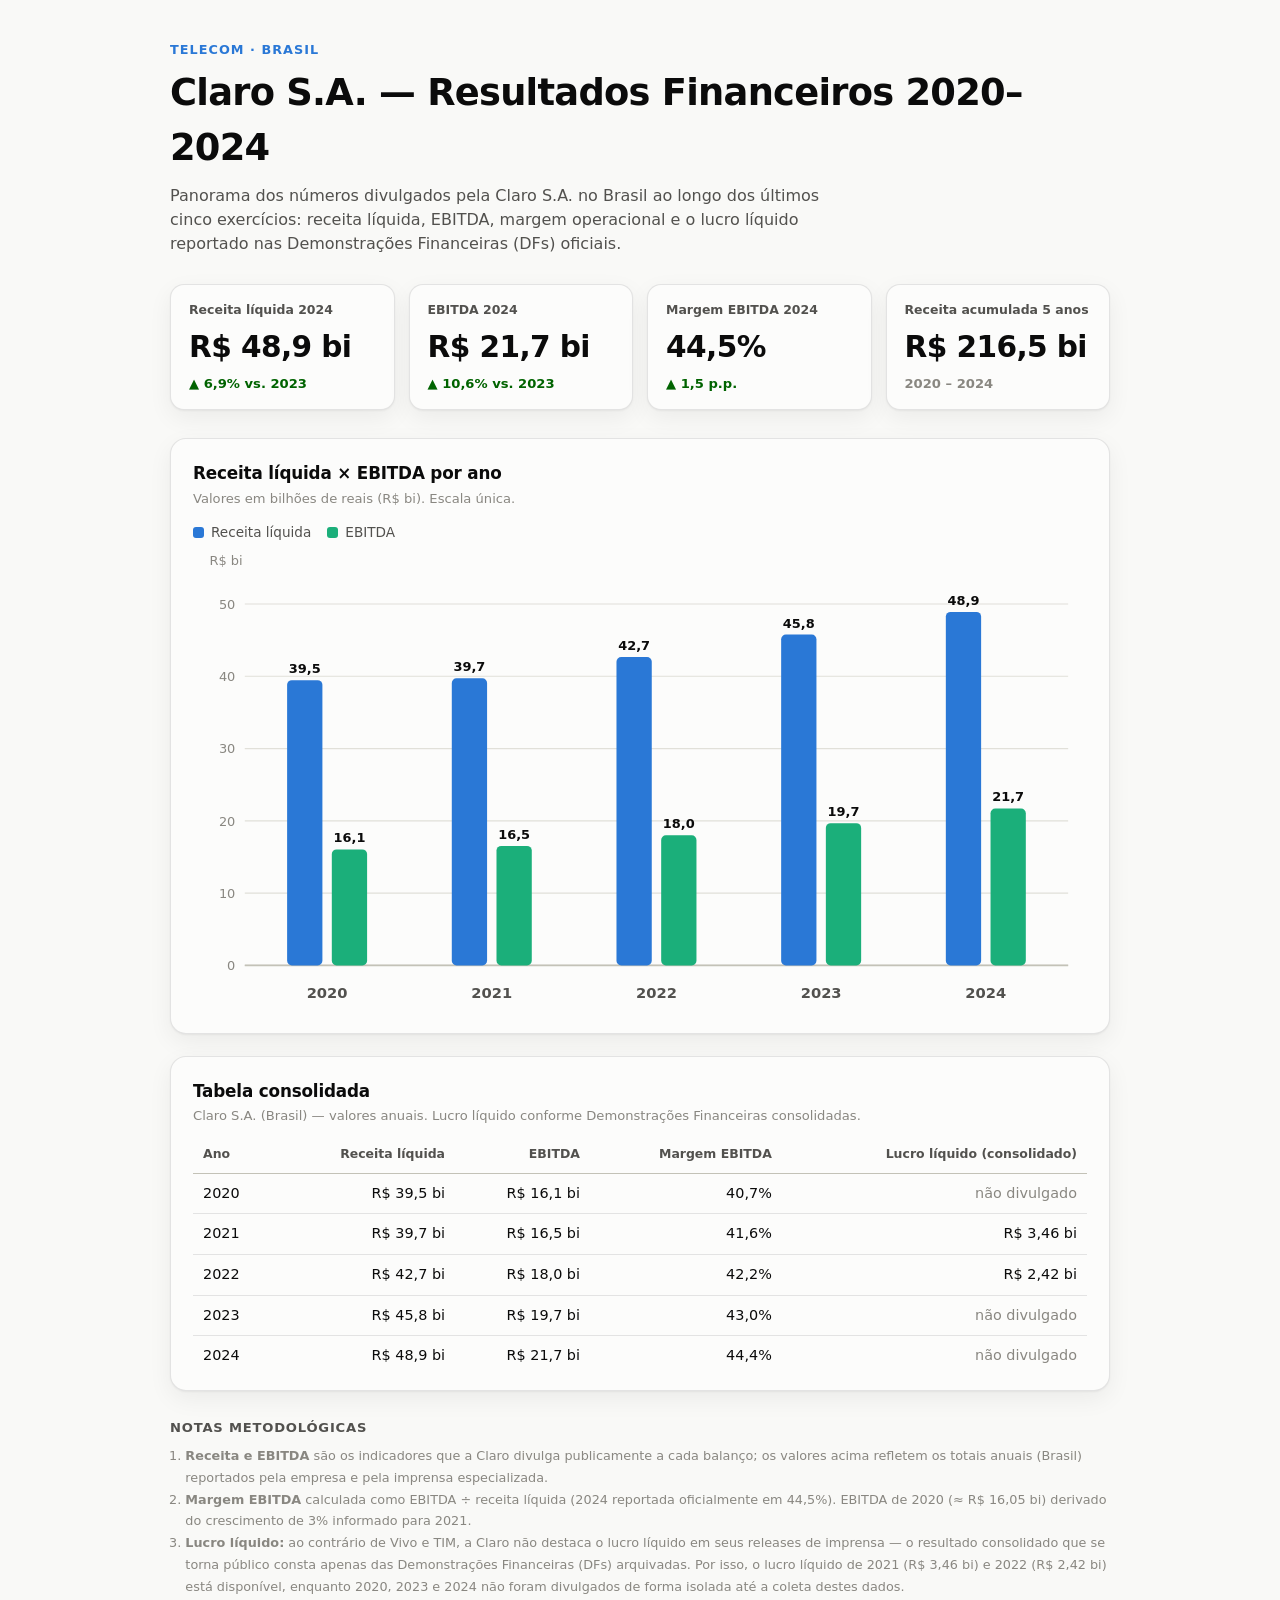
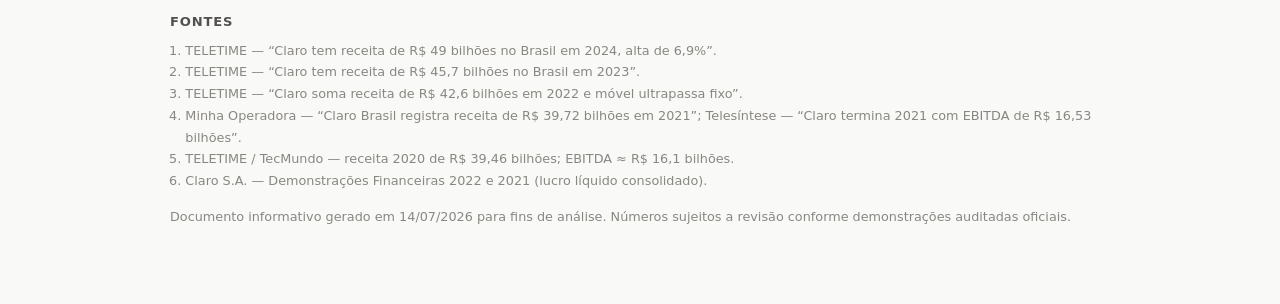
==== index.html @ 32e8573e "Add Claro S.A. Brasil financial results dashboard (2020-2024) HTML dashboard com receita líquida, EB" ====
<!DOCTYPE html>
<html lang="pt-BR">
<head>
<meta charset="utf-8">
<meta name="viewport" content="width=device-width, initial-scale=1">
<title>Claro S.A. Brasil — Resultados 2020–2024</title>
<style>
  :root{
    color-scheme: light;
    --plane:#f9f9f7; --surface:#fcfcfb;
    --ink:#0b0b0b; --ink-2:#52514e; --muted:#898781;
    --grid:#e1e0d9; --axis:#c3c2b7; --border:rgba(11,11,11,0.10);
    --receita:#2a78d6;  /* blue  */
    --ebitda:#1baf7a;   /* aqua  */
    --lucro:#eda100;    /* yellow */
    --good:#006300;
    --shadow:0 1px 2px rgba(11,11,11,.05),0 8px 24px rgba(11,11,11,.06);
  }
  @media (prefers-color-scheme: dark){
    :root:where(:not([data-theme="light"])){
      color-scheme: dark;
      --plane:#0d0d0d; --surface:#1a1a19;
      --ink:#ffffff; --ink-2:#c3c2b7; --muted:#898781;
      --grid:#2c2c2a; --axis:#383835; --border:rgba(255,255,255,0.10);
      --receita:#3987e5; --ebitda:#199e70; --lucro:#c98500; --good:#0ca30c;
      --shadow:0 1px 2px rgba(0,0,0,.4),0 8px 24px rgba(0,0,0,.5);
    }
  }
  :root[data-theme="dark"]{
    color-scheme: dark;
    --plane:#0d0d0d; --surface:#1a1a19;
    --ink:#ffffff; --ink-2:#c3c2b7; --muted:#898781;
    --grid:#2c2c2a; --axis:#383835; --border:rgba(255,255,255,0.10);
    --receita:#3987e5; --ebitda:#199e70; --lucro:#c98500; --good:#0ca30c;
    --shadow:0 1px 2px rgba(0,0,0,.4),0 8px 24px rgba(0,0,0,.5);
  }

  *{box-sizing:border-box}
  html,body{margin:0}
  body{
    background:var(--plane); color:var(--ink);
    font-family:system-ui,-apple-system,"Segoe UI",sans-serif;
    line-height:1.5; -webkit-font-smoothing:antialiased;
  }
  .wrap{max-width:980px; margin:0 auto; padding:40px 20px 64px}
  header.page{margin-bottom:28px}
  .eyebrow{font-size:.8rem; font-weight:600; letter-spacing:.08em; text-transform:uppercase; color:var(--receita); margin:0 0 6px}
  h1{font-size:clamp(1.6rem,4vw,2.3rem); margin:0 0 8px; letter-spacing:-.02em}
  .sub{color:var(--ink-2); margin:0; max-width:66ch}

  /* KPI tiles */
  .kpis{display:grid; grid-template-columns:repeat(auto-fit,minmax(190px,1fr)); gap:14px; margin:28px 0}
  .tile{background:var(--surface); border:1px solid var(--border); border-radius:14px; padding:16px 18px; box-shadow:var(--shadow)}
  .tile .label{font-size:.78rem; color:var(--ink-2); margin:0 0 6px; font-weight:600}
  .tile .val{font-size:1.85rem; font-weight:700; letter-spacing:-.02em; margin:0; font-variant-numeric:tabular-nums}
  .tile .delta{font-size:.82rem; margin:4px 0 0; color:var(--good); font-weight:600}
  .tile .delta.neutral{color:var(--muted)}

  .card{background:var(--surface); border:1px solid var(--border); border-radius:16px; padding:22px 22px 14px; box-shadow:var(--shadow); margin:22px 0}
  .card h2{font-size:1.05rem; margin:0 0 2px; letter-spacing:-.01em}
  .card .note{font-size:.82rem; color:var(--muted); margin:0 0 14px}

  /* legend */
  .legend{display:flex; flex-wrap:wrap; gap:16px; margin:0 0 6px; font-size:.85rem; color:var(--ink-2)}
  .legend span{display:inline-flex; align-items:center; gap:7px}
  .swatch{width:11px; height:11px; border-radius:3px; display:inline-block}

  .chart-scroll{overflow-x:auto}
  svg{display:block; width:100%; height:auto; min-width:520px}
  .bar{transition:opacity .12s}
  .bar:hover{opacity:.82; cursor:default}
  .blabel{font-size:11px; font-weight:600; fill:var(--ink); font-variant-numeric:tabular-nums}
  .axislabel{font-size:11px; fill:var(--muted); font-variant-numeric:tabular-nums}
  .yearlabel{font-size:12.5px; font-weight:600; fill:var(--ink-2)}

  /* table */
  table{width:100%; border-collapse:collapse; font-size:.9rem; font-variant-numeric:tabular-nums}
  caption{text-align:left; font-size:.82rem; color:var(--muted); margin-bottom:10px}
  th,td{padding:9px 10px; text-align:right; border-bottom:1px solid var(--border)}
  th:first-child,td:first-child{text-align:left; font-variant-numeric:normal}
  thead th{font-size:.78rem; color:var(--ink-2); border-bottom:1.5px solid var(--axis)}
  tbody tr:last-child td{border-bottom:none}
  tbody tr:hover{background:color-mix(in srgb, var(--receita) 7%, transparent)}
  .na{color:var(--muted)}

  .foot{font-size:.8rem; color:var(--muted); margin-top:26px; line-height:1.7}
  .foot a{color:var(--receita)}
  .foot h3{font-size:.82rem; color:var(--ink-2); margin:0 0 6px; text-transform:uppercase; letter-spacing:.06em}
  .foot ol{margin:0 0 14px; padding-left:1.2em}

  /* tooltip */
  #tip{position:fixed; pointer-events:none; background:var(--ink); color:var(--plane);
       padding:7px 10px; border-radius:8px; font-size:.78rem; line-height:1.35;
       opacity:0; transition:opacity .1s; z-index:10; white-space:nowrap; box-shadow:var(--shadow)}
  #tip b{font-variant-numeric:tabular-nums}
</style>
</head>
<body>
<div class="wrap">

  <header class="page">
    <p class="eyebrow">Telecom · Brasil</p>
    <h1>Claro S.A. — Resultados Financeiros 2020–2024</h1>
    <p class="sub">Panorama dos números divulgados pela Claro S.A. no Brasil ao longo dos últimos cinco exercícios: receita líquida, EBITDA, margem operacional e o lucro líquido reportado nas Demonstrações Financeiras (DFs) oficiais.</p>
  </header>

  <!-- KPIs — exercício mais recente -->
  <section class="kpis" aria-label="Destaques de 2024">
    <div class="tile">
      <p class="label">Receita líquida 2024</p>
      <p class="val">R$ 48,9 bi</p>
      <p class="delta">▲ 6,9% vs. 2023</p>
    </div>
    <div class="tile">
      <p class="label">EBITDA 2024</p>
      <p class="val">R$ 21,7 bi</p>
      <p class="delta">▲ 10,6% vs. 2023</p>
    </div>
    <div class="tile">
      <p class="label">Margem EBITDA 2024</p>
      <p class="val">44,5%</p>
      <p class="delta">▲ 1,5 p.p.</p>
    </div>
    <div class="tile">
      <p class="label">Receita acumulada 5 anos</p>
      <p class="val">R$ 216,5 bi</p>
      <p class="delta neutral">2020 – 2024</p>
    </div>
  </section>

  <!-- Gráfico principal -->
  <section class="card">
    <h2>Receita líquida × EBITDA por ano</h2>
    <p class="note">Valores em bilhões de reais (R$ bi). Escala única.</p>
    <div class="legend">
      <span><i class="swatch" style="background:var(--receita)"></i>Receita líquida</span>
      <span><i class="swatch" style="background:var(--ebitda)"></i>EBITDA</span>
    </div>
    <div class="chart-scroll">
      <svg id="chart" viewBox="0 0 760 400" role="img"
           aria-label="Gráfico de barras da receita líquida e do EBITDA da Claro S.A. de 2020 a 2024"></svg>
    </div>
  </section>

  <!-- Tabela -->
  <section class="card">
    <h2>Tabela consolidada</h2>
    <div class="chart-scroll">
      <table>
        <caption>Claro S.A. (Brasil) — valores anuais. Lucro líquido conforme Demonstrações Financeiras consolidadas.</caption>
        <thead>
          <tr>
            <th>Ano</th>
            <th>Receita líquida</th>
            <th>EBITDA</th>
            <th>Margem EBITDA</th>
            <th>Lucro líquido (consolidado)</th>
          </tr>
        </thead>
        <tbody id="tbody"></tbody>
      </table>
    </div>
  </section>

  <div class="foot">
    <h3>Notas metodológicas</h3>
    <ol>
      <li><b>Receita e EBITDA</b> são os indicadores que a Claro divulga publicamente a cada balanço; os valores acima refletem os totais anuais (Brasil) reportados pela empresa e pela imprensa especializada.</li>
      <li><b>Margem EBITDA</b> calculada como EBITDA ÷ receita líquida (2024 reportada oficialmente em 44,5%). EBITDA de 2020 (≈ R$ 16,05 bi) derivado do crescimento de 3% informado para 2021.</li>
      <li><b>Lucro líquido:</b> ao contrário de Vivo e TIM, a Claro não destaca o lucro líquido em seus releases de imprensa — o resultado consolidado que se torna público consta apenas das Demonstrações Financeiras (DFs) arquivadas. Por isso, o lucro líquido de 2021 (R$ 3,46 bi) e 2022 (R$ 2,42 bi) está disponível, enquanto 2020, 2023 e 2024 não foram divulgados de forma isolada até a coleta destes dados.</li>
    </ol>
    <h3>Fontes</h3>
    <ol>
      <li>TELETIME — “Claro tem receita de R$ 49 bilhões no Brasil em 2024, alta de 6,9%”.</li>
      <li>TELETIME — “Claro tem receita de R$ 45,7 bilhões no Brasil em 2023”.</li>
      <li>TELETIME — “Claro soma receita de R$ 42,6 bilhões em 2022 e móvel ultrapassa fixo”.</li>
      <li>Minha Operadora — “Claro Brasil registra receita de R$ 39,72 bilhões em 2021”; Telesíntese — “Claro termina 2021 com EBITDA de R$ 16,53 bilhões”.</li>
      <li>TELETIME / TecMundo — receita 2020 de R$ 39,46 bilhões; EBITDA ≈ R$ 16,1 bilhões.</li>
      <li>Claro S.A. — Demonstrações Financeiras 2022 e 2021 (lucro líquido consolidado).</li>
    </ol>
    <p>Documento informativo gerado em 14/07/2026 para fins de análise. Números sujeitos a revisão conforme demonstrações auditadas oficiais.</p>
  </div>

</div>
<div id="tip"></div>

<script>
const YEARS   = [2020, 2021, 2022, 2023, 2024];
const RECEITA = [39.46, 39.72, 42.66, 45.76, 48.90];
const EBITDA  = [16.05, 16.53, 17.99, 19.67, 21.70];
const MARGEM  = [40.7, 41.6, 42.2, 43.0, 44.4];          // % (calculada)
const LUCRO   = [null, 3.464, 2.421, null, null];         // R$ bi, DFs consolidadas

const fmt = (n, d=1) => n.toLocaleString('pt-BR',{minimumFractionDigits:d, maximumFractionDigits:d});

/* ---------- Gráfico de barras agrupadas ---------- */
(function(){
  const svg = document.getElementById('chart');
  const NS = 'http://www.w3.org/2000/svg';
  const W = 760, H = 400;
  const m = {t:16, r:16, b:46, l:44};
  const iw = W - m.l - m.r, ih = H - m.t - m.b;
  const yMax = 55;
  const y = v => m.t + ih - (v / yMax) * ih;

  const mk = (tag, attrs, txt) => {
    const el = document.createElementNS(NS, tag);
    for (const k in attrs) el.setAttribute(k, attrs[k]);
    if (txt != null) el.textContent = txt;
    svg.appendChild(el);
    return el;
  };

  // gridlines + y ticks
  for (let v = 0; v <= yMax; v += 10){
    mk('line', {x1:m.l, x2:m.l+iw, y1:y(v), y2:y(v), stroke:'var(--grid)', 'stroke-width':1});
    mk('text', {x:m.l-8, y:y(v)+4, 'text-anchor':'end', class:'axislabel'}, v);
  }
  // baseline
  mk('line', {x1:m.l, x2:m.l+iw, y1:y(0), y2:y(0), stroke:'var(--axis)', 'stroke-width':1.5});

  const groups = YEARS.length;
  const gw = iw / groups;
  const bw = 30, gap = 8;
  const series = [
    {data:RECEITA, color:'var(--receita)', name:'Receita líquida'},
    {data:EBITDA,  color:'var(--ebitda)',  name:'EBITDA'}
  ];
  const tip = document.getElementById('tip');

  YEARS.forEach((yr, i) => {
    const cx = m.l + gw*i + gw/2;
    const startX = cx - (bw*2 + gap)/2;
    series.forEach((s, j) => {
      const v = s.data[i];
      const bx = startX + j*(bw+gap);
      const by = y(v), bh = y(0) - by;
      const rect = mk('rect', {
        x:bx, y:by, width:bw, height:bh, rx:4, fill:s.color, class:'bar'
      });
      // rótulo direto no topo
      mk('text', {x:bx+bw/2, y:by-6, 'text-anchor':'middle', class:'blabel'}, fmt(v));
      // hover
      const show = (e)=>{
        tip.innerHTML = `<b>${yr}</b> · ${s.name}<br><b>R$ ${fmt(v)} bi</b>`+
          (s.name==='EBITDA' ? `<br>Margem <b>${fmt(MARGEM[i])}%</b>` : '');
        tip.style.opacity = 1;
        tip.style.left = (e.clientX+14)+'px';
        tip.style.top  = (e.clientY-10)+'px';
      };
      rect.addEventListener('mousemove', show);
      rect.addEventListener('mouseleave', ()=> tip.style.opacity = 0);
    });
    // rótulo do ano
    mk('text', {x:cx, y:H-18, 'text-anchor':'middle', class:'yearlabel'}, yr);
  });

  // título eixo Y
  mk('text', {x:m.l-30, y:m.t-2, 'text-anchor':'start', class:'axislabel'}, 'R$ bi');
})();

/* ---------- Tabela ---------- */
(function(){
  const tb = document.getElementById('tbody');
  YEARS.forEach((yr,i)=>{
    const lucro = LUCRO[i]==null
      ? '<span class="na">não divulgado</span>'
      : 'R$ '+fmt(LUCRO[i],2)+' bi';
    tb.insertAdjacentHTML('beforeend',
      `<tr>
        <td>${yr}</td>
        <td>R$ ${fmt(RECEITA[i])} bi</td>
        <td>R$ ${fmt(EBITDA[i])} bi</td>
        <td>${fmt(MARGEM[i])}%</td>
        <td>${lucro}</td>
      </tr>`);
  });
})();
</script>
</body>
</html>
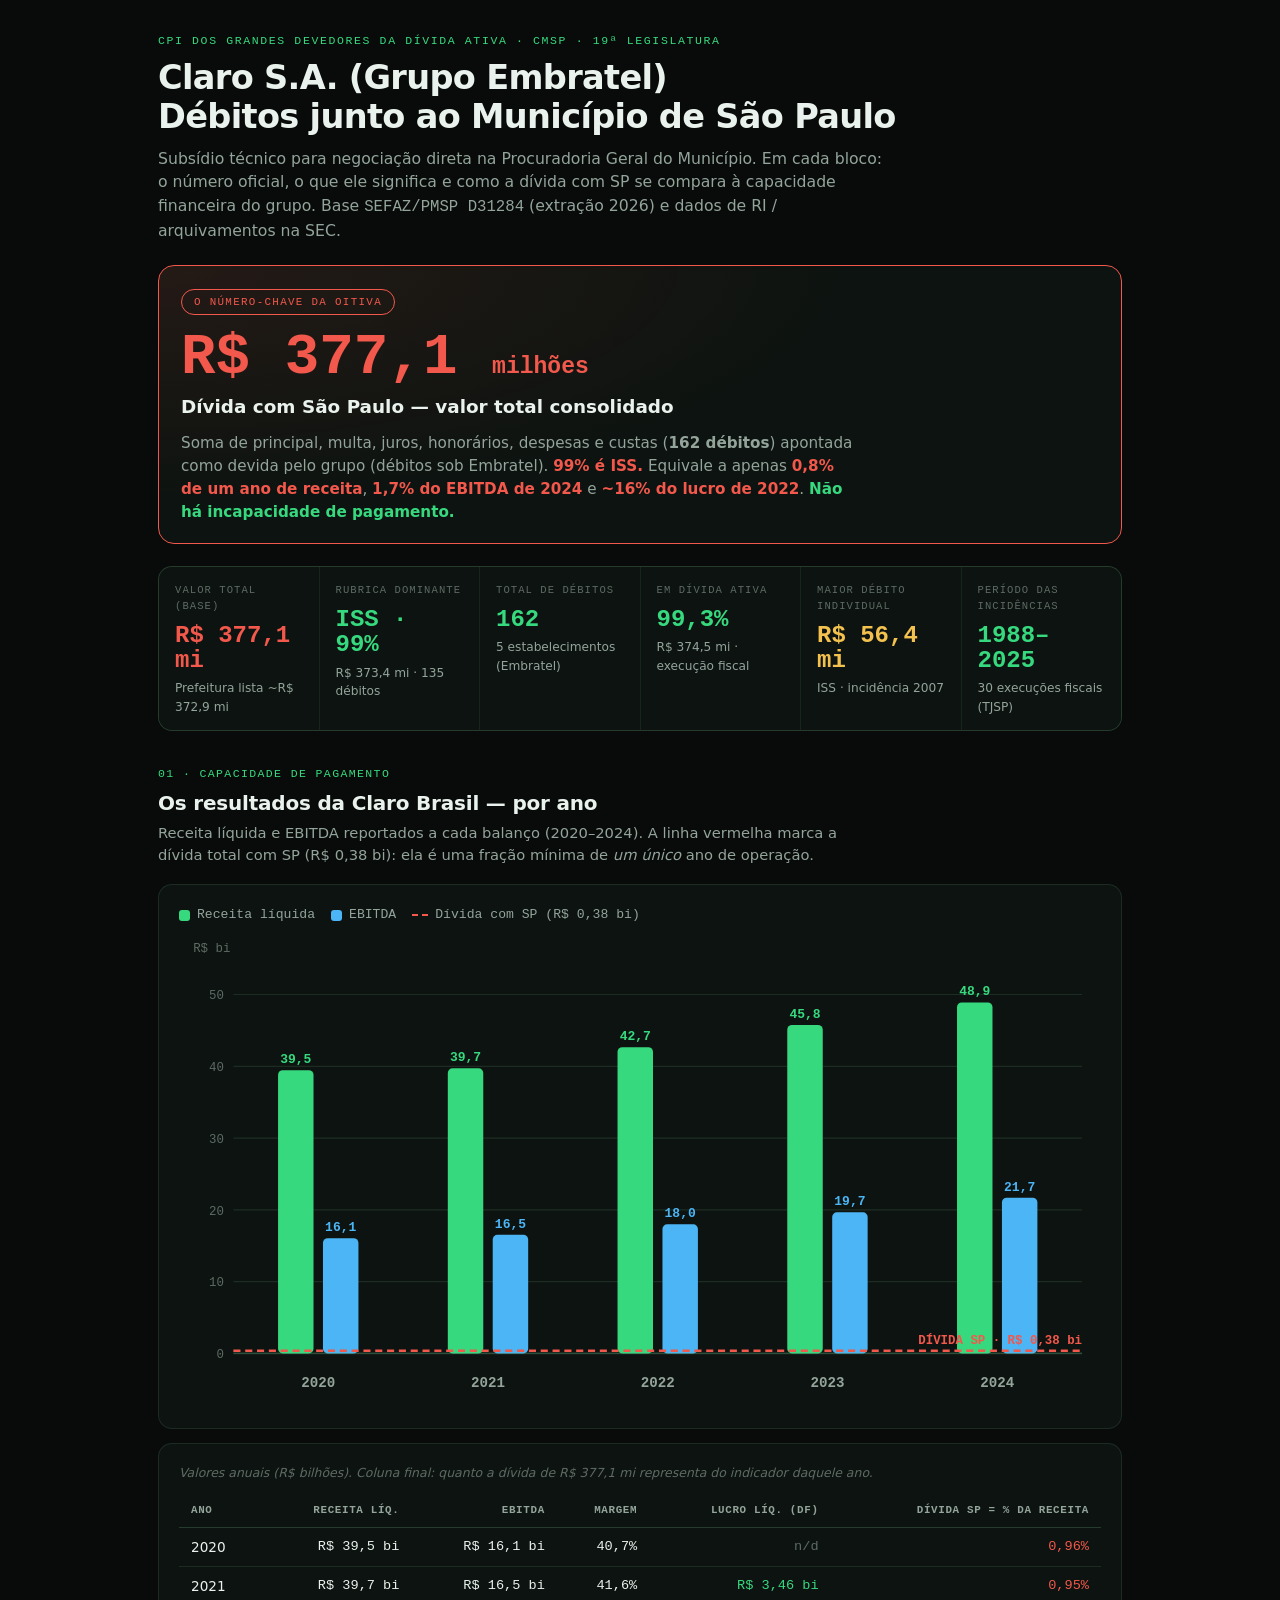
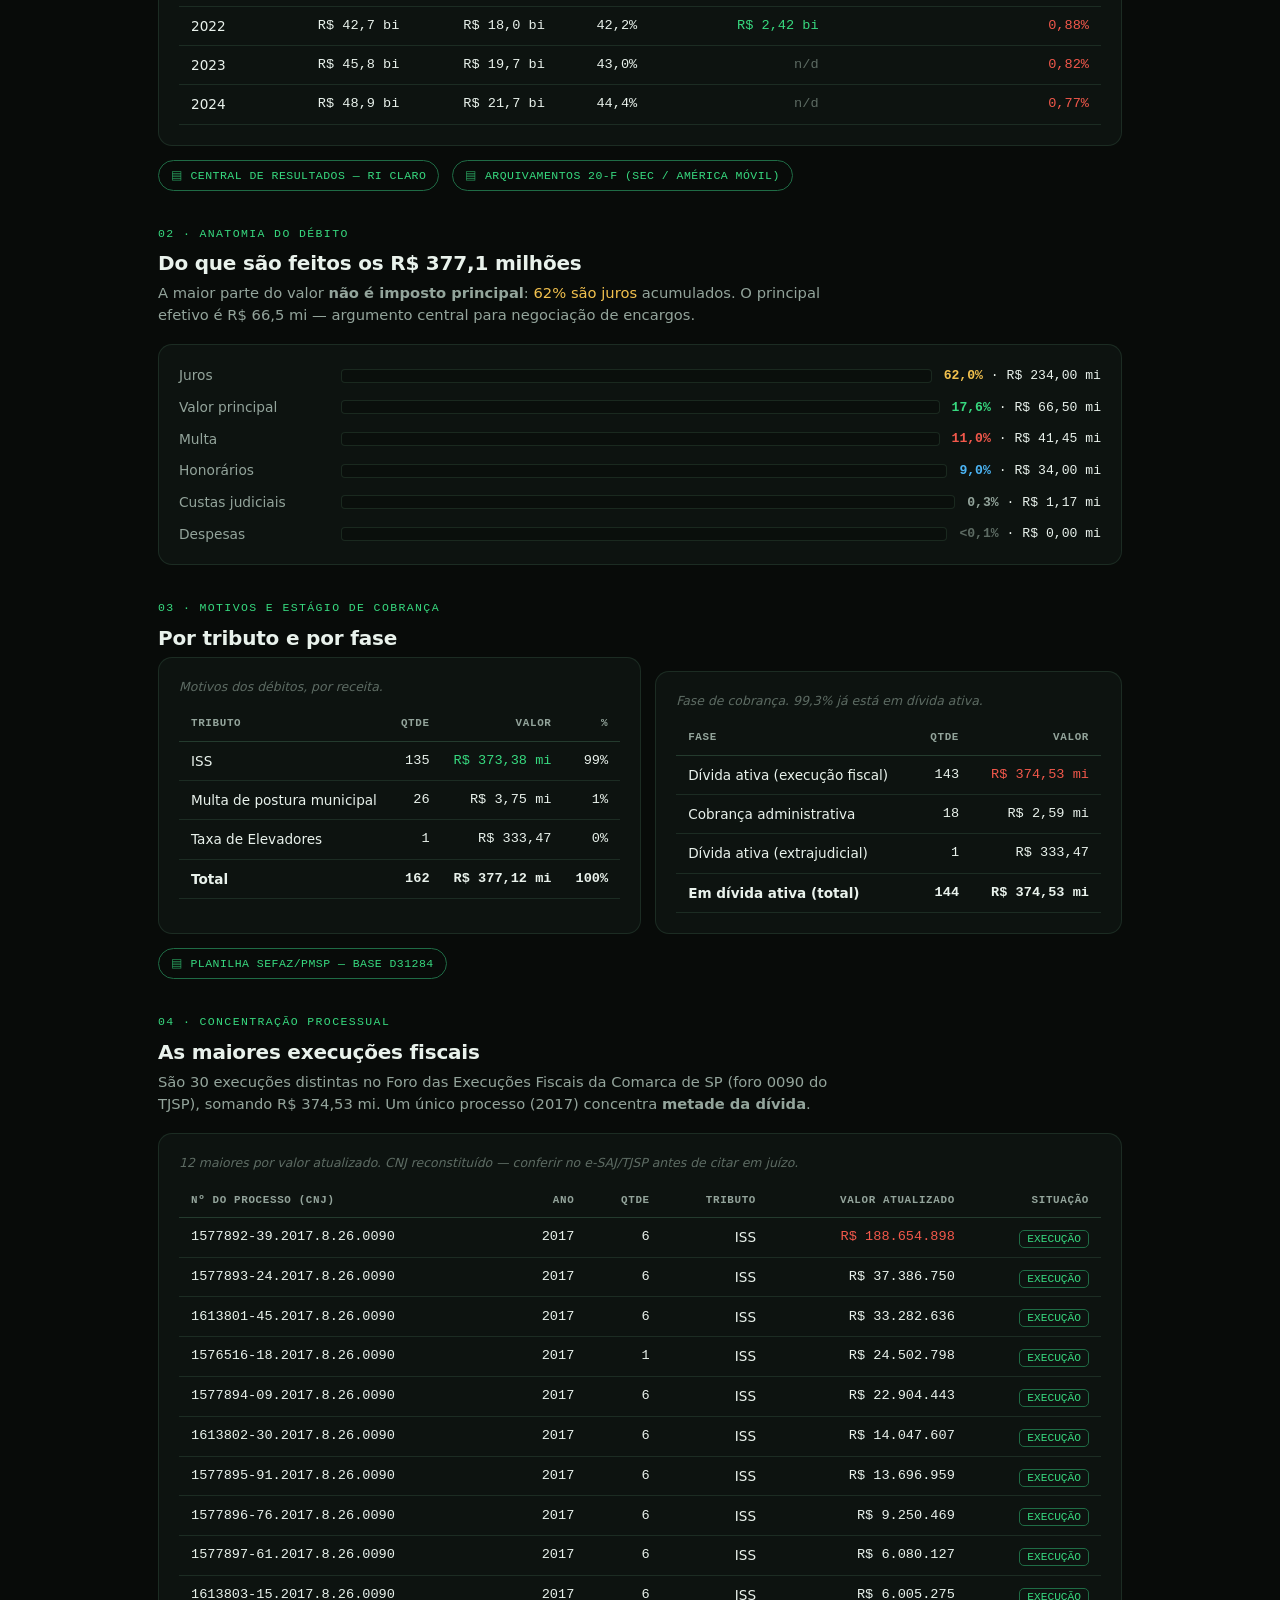
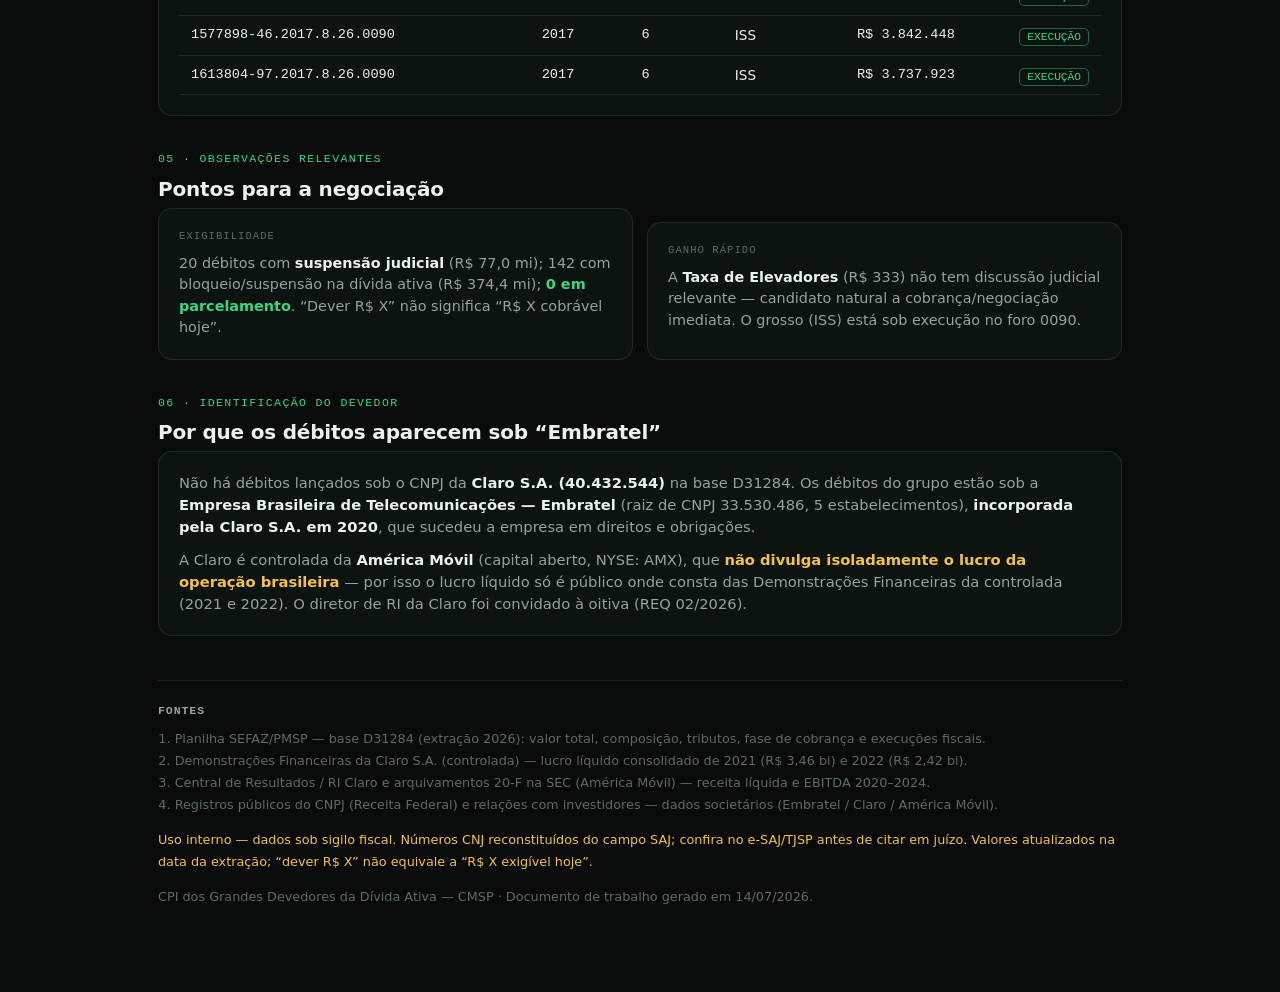
==== commit 35d31960: "Rebuild dashboard as CPI debt panel — Claro/Embratel × Município de SP Reformula o index.html no est" ====
--- a/index.html
+++ b/index.html
@@ -3,277 +3,354 @@
 <head>
 <meta charset="utf-8">
 <meta name="viewport" content="width=device-width, initial-scale=1">
-<title>Claro S.A. Brasil — Resultados 2020–2024</title>
+<title>Claro S.A. (Grupo Embratel) — Débitos junto ao Município de São Paulo</title>
 <style>
   :root{
-    color-scheme: light;
-    --plane:#f9f9f7; --surface:#fcfcfb;
-    --ink:#0b0b0b; --ink-2:#52514e; --muted:#898781;
-    --grid:#e1e0d9; --axis:#c3c2b7; --border:rgba(11,11,11,0.10);
-    --receita:#2a78d6;  /* blue  */
-    --ebitda:#1baf7a;   /* aqua  */
-    --lucro:#eda100;    /* yellow */
-    --good:#006300;
-    --shadow:0 1px 2px rgba(11,11,11,.05),0 8px 24px rgba(11,11,11,.06);
+    color-scheme: dark;
+    --bg:#080b09; --panel:#0d1310; --panel-2:#0a0f0c;
+    --line:rgba(120,200,150,.14); --line-2:rgba(120,200,150,.22);
+    --green:#37d97f; --green-dim:#1f6b45;
+    --blue:#4cb5f5; --amber:#f2c14e; --red:#f2584b; --red-dim:#5a1f1c;
+    --ink:#e9f2ec; --ink-2:#93a49b; --muted:#5d6b63;
+    --mono:ui-monospace,"SF Mono",SFMono-Regular,Menlo,Consolas,"Liberation Mono",monospace;
+    --sans:system-ui,-apple-system,"Segoe UI",sans-serif;
   }
-  @media (prefers-color-scheme: dark){
-    :root:where(:not([data-theme="light"])){
-      color-scheme: dark;
-      --plane:#0d0d0d; --surface:#1a1a19;
-      --ink:#ffffff; --ink-2:#c3c2b7; --muted:#898781;
-      --grid:#2c2c2a; --axis:#383835; --border:rgba(255,255,255,0.10);
-      --receita:#3987e5; --ebitda:#199e70; --lucro:#c98500; --good:#0ca30c;
-      --shadow:0 1px 2px rgba(0,0,0,.4),0 8px 24px rgba(0,0,0,.5);
-    }
-  }
-  :root[data-theme="dark"]{
-    color-scheme: dark;
-    --plane:#0d0d0d; --surface:#1a1a19;
-    --ink:#ffffff; --ink-2:#c3c2b7; --muted:#898781;
-    --grid:#2c2c2a; --axis:#383835; --border:rgba(255,255,255,0.10);
-    --receita:#3987e5; --ebitda:#199e70; --lucro:#c98500; --good:#0ca30c;
-    --shadow:0 1px 2px rgba(0,0,0,.4),0 8px 24px rgba(0,0,0,.5);
-  }
-
   *{box-sizing:border-box}
   html,body{margin:0}
-  body{
-    background:var(--plane); color:var(--ink);
-    font-family:system-ui,-apple-system,"Segoe UI",sans-serif;
-    line-height:1.5; -webkit-font-smoothing:antialiased;
-  }
-  .wrap{max-width:980px; margin:0 auto; padding:40px 20px 64px}
-  header.page{margin-bottom:28px}
-  .eyebrow{font-size:.8rem; font-weight:600; letter-spacing:.08em; text-transform:uppercase; color:var(--receita); margin:0 0 6px}
-  h1{font-size:clamp(1.6rem,4vw,2.3rem); margin:0 0 8px; letter-spacing:-.02em}
-  .sub{color:var(--ink-2); margin:0; max-width:66ch}
-
-  /* KPI tiles */
-  .kpis{display:grid; grid-template-columns:repeat(auto-fit,minmax(190px,1fr)); gap:14px; margin:28px 0}
-  .tile{background:var(--surface); border:1px solid var(--border); border-radius:14px; padding:16px 18px; box-shadow:var(--shadow)}
-  .tile .label{font-size:.78rem; color:var(--ink-2); margin:0 0 6px; font-weight:600}
-  .tile .val{font-size:1.85rem; font-weight:700; letter-spacing:-.02em; margin:0; font-variant-numeric:tabular-nums}
-  .tile .delta{font-size:.82rem; margin:4px 0 0; color:var(--good); font-weight:600}
-  .tile .delta.neutral{color:var(--muted)}
-
-  .card{background:var(--surface); border:1px solid var(--border); border-radius:16px; padding:22px 22px 14px; box-shadow:var(--shadow); margin:22px 0}
-  .card h2{font-size:1.05rem; margin:0 0 2px; letter-spacing:-.01em}
-  .card .note{font-size:.82rem; color:var(--muted); margin:0 0 14px}
-
-  /* legend */
-  .legend{display:flex; flex-wrap:wrap; gap:16px; margin:0 0 6px; font-size:.85rem; color:var(--ink-2)}
+  body{background:var(--bg); color:var(--ink); font-family:var(--sans); line-height:1.5; -webkit-font-smoothing:antialiased}
+  .wrap{max-width:1000px; margin:0 auto; padding:32px 18px 72px}
+  a{color:var(--green)}
+
+  /* header */
+  .eyebrow{font-family:var(--mono); font-size:.72rem; letter-spacing:.14em; color:var(--green); margin:0 0 10px; text-transform:uppercase}
+  h1{font-size:clamp(1.4rem,3.6vw,2.1rem); margin:0 0 10px; letter-spacing:-.02em; line-height:1.15}
+  .lead{color:var(--ink-2); margin:0; max-width:74ch; font-size:.98rem}
+  .rule{height:1px; background:var(--line); border:0; margin:24px 0}
+
+  /* número-chave hero */
+  .hero{border:1.5px solid var(--red); border-radius:16px; padding:22px 22px 20px; margin:22px 0;
+        background:radial-gradient(120% 140% at 0% 0%, rgba(242,88,75,.10), transparent 60%), var(--panel)}
+  .hero .tag{display:inline-block; font-family:var(--mono); font-size:.68rem; letter-spacing:.12em; color:var(--red);
+             border:1px solid var(--red); border-radius:999px; padding:4px 12px; text-transform:uppercase; margin-bottom:14px}
+  .hero .big{font-family:var(--mono); font-size:clamp(2.4rem,8vw,3.6rem); font-weight:700; color:var(--red); line-height:1; margin:0}
+  .hero .big small{font-size:.4em; font-weight:600}
+  .hero h2{font-size:1.15rem; margin:6px 0 12px}
+  .hero p{color:var(--ink-2); margin:0; max-width:70ch; font-size:.95rem}
+  .hero .hl{color:var(--red); font-weight:600}
+  .hero .ok{color:var(--green); font-weight:600}
+
+  /* KPI grid */
+  .kpis{display:grid; grid-template-columns:repeat(auto-fit,minmax(158px,1fr)); gap:1px; background:var(--line);
+        border:1px solid var(--line); border-radius:14px; overflow:hidden; margin:20px 0}
+  .kpi{background:var(--panel); padding:16px 16px 14px}
+  .kpi .k-label{font-family:var(--mono); font-size:.66rem; letter-spacing:.1em; color:var(--muted); text-transform:uppercase; margin:0 0 8px}
+  .kpi .k-val{font-family:var(--mono); font-size:1.5rem; font-weight:700; color:var(--green); margin:0; line-height:1.05}
+  .kpi .k-val.red{color:var(--red)} .kpi .k-val.amber{color:var(--amber)}
+  .kpi .k-sub{font-size:.76rem; color:var(--ink-2); margin:6px 0 0}
+
+  /* section */
+  section{margin:34px 0}
+  .s-num{font-family:var(--mono); font-size:.72rem; letter-spacing:.12em; color:var(--green); text-transform:uppercase; margin:0 0 6px}
+  h3.s-title{font-size:1.25rem; margin:0 0 4px; letter-spacing:-.01em}
+  .s-desc{color:var(--ink-2); margin:0 0 18px; font-size:.92rem; max-width:76ch}
+
+  .card{background:var(--panel); border:1px solid var(--line); border-radius:14px; padding:20px}
+  .card + .card{margin-top:14px}
+
+  /* legend + chart */
+  .legend{display:flex; flex-wrap:wrap; gap:16px; margin:0 0 10px; font-size:.82rem; color:var(--ink-2); font-family:var(--mono)}
   .legend span{display:inline-flex; align-items:center; gap:7px}
-  .swatch{width:11px; height:11px; border-radius:3px; display:inline-block}
-
+  .sw{width:11px; height:11px; border-radius:3px; display:inline-block}
+  .sw.line{width:16px; height:0; border-top:2px dashed var(--red); border-radius:0}
   .chart-scroll{overflow-x:auto}
-  svg{display:block; width:100%; height:auto; min-width:520px}
-  .bar{transition:opacity .12s}
-  .bar:hover{opacity:.82; cursor:default}
-  .blabel{font-size:11px; font-weight:600; fill:var(--ink); font-variant-numeric:tabular-nums}
-  .axislabel{font-size:11px; fill:var(--muted); font-variant-numeric:tabular-nums}
-  .yearlabel{font-size:12.5px; font-weight:600; fill:var(--ink-2)}
-
-  /* table */
-  table{width:100%; border-collapse:collapse; font-size:.9rem; font-variant-numeric:tabular-nums}
-  caption{text-align:left; font-size:.82rem; color:var(--muted); margin-bottom:10px}
-  th,td{padding:9px 10px; text-align:right; border-bottom:1px solid var(--border)}
-  th:first-child,td:first-child{text-align:left; font-variant-numeric:normal}
-  thead th{font-size:.78rem; color:var(--ink-2); border-bottom:1.5px solid var(--axis)}
-  tbody tr:last-child td{border-bottom:none}
-  tbody tr:hover{background:color-mix(in srgb, var(--receita) 7%, transparent)}
-  .na{color:var(--muted)}
-
-  .foot{font-size:.8rem; color:var(--muted); margin-top:26px; line-height:1.7}
-  .foot a{color:var(--receita)}
-  .foot h3{font-size:.82rem; color:var(--ink-2); margin:0 0 6px; text-transform:uppercase; letter-spacing:.06em}
-  .foot ol{margin:0 0 14px; padding-left:1.2em}
-
-  /* tooltip */
-  #tip{position:fixed; pointer-events:none; background:var(--ink); color:var(--plane);
-       padding:7px 10px; border-radius:8px; font-size:.78rem; line-height:1.35;
-       opacity:0; transition:opacity .1s; z-index:10; white-space:nowrap; box-shadow:var(--shadow)}
-  #tip b{font-variant-numeric:tabular-nums}
+  svg{display:block; width:100%; height:auto; min-width:560px}
+  .g-label{font-family:var(--mono); font-size:11px; font-weight:600; fill:var(--green)}
+  .g-label.b{fill:var(--blue)}
+  .g-axis{font-family:var(--mono); font-size:10.5px; fill:var(--muted)}
+  .g-year{font-family:var(--mono); font-size:12px; font-weight:600; fill:var(--ink-2)}
+  .g-debt{font-family:var(--mono); font-size:10.5px; font-weight:700; fill:var(--red)}
+  .bar{transition:opacity .12s} .bar:hover{opacity:.8}
+
+  /* breakdown bars */
+  .brk{display:flex; flex-direction:column; gap:11px}
+  .brk-row{display:grid; grid-template-columns:150px 1fr auto; gap:12px; align-items:center; font-size:.86rem}
+  .brk-row .n{color:var(--ink-2)}
+  .brk-track{height:14px; background:var(--panel-2); border-radius:4px; overflow:hidden; border:1px solid var(--line)}
+  .brk-fill{height:100%; border-radius:3px}
+  .brk-row .v{font-family:var(--mono); color:var(--ink); font-size:.82rem; white-space:nowrap}
+  .brk-row .v b{color:var(--green)}
+
+  /* tables */
+  .tbl-scroll{overflow-x:auto}
+  table{width:100%; border-collapse:collapse; font-size:.85rem}
+  caption{text-align:left; font-size:.78rem; color:var(--muted); margin-bottom:10px; font-style:italic}
+  th,td{padding:9px 12px; text-align:right; border-bottom:1px solid var(--line); white-space:nowrap}
+  th:first-child,td:first-child{text-align:left}
+  thead th{font-family:var(--mono); font-size:.68rem; letter-spacing:.06em; color:var(--ink-2); text-transform:uppercase; border-bottom:1px solid var(--line-2)}
+  td.mono{font-family:var(--mono)}
+  td.g{color:var(--green)} td.r{color:var(--red)} td.na{color:var(--muted)}
+  tbody tr:hover{background:rgba(120,200,150,.04)}
+  tbody tr.total td{border-top:1px solid var(--line-2); font-weight:700; color:var(--ink)}
+  .pill{font-family:var(--mono); font-size:.7rem; padding:2px 7px; border-radius:5px; border:1px solid var(--green-dim); color:var(--green)}
+
+  /* source chips */
+  .src{display:inline-flex; align-items:center; gap:8px; font-family:var(--mono); font-size:.72rem; letter-spacing:.04em;
+       color:var(--green); border:1px solid var(--green-dim); border-radius:999px; padding:6px 12px; margin:14px 8px 0 0; text-transform:uppercase}
+  .src::before{content:"▤"; opacity:.7}
+
+  /* two col */
+  .cols{display:grid; grid-template-columns:1fr 1fr; gap:14px}
+  @media(max-width:720px){ .cols{grid-template-columns:1fr} .brk-row{grid-template-columns:110px 1fr; } .brk-row .v{grid-column:1/-1; text-align:right} }
+
+  footer{margin-top:44px; padding-top:20px; border-top:1px solid var(--line); font-size:.8rem; color:var(--muted); line-height:1.7}
+  footer .warn{color:var(--amber)}
+  footer h4{font-family:var(--mono); font-size:.72rem; letter-spacing:.08em; color:var(--ink-2); text-transform:uppercase; margin:0 0 8px}
+  footer ol{margin:0 0 14px; padding-left:1.3em}
 </style>
 </head>
 <body>
 <div class="wrap">
 
-  <header class="page">
-    <p class="eyebrow">Telecom · Brasil</p>
-    <h1>Claro S.A. — Resultados Financeiros 2020–2024</h1>
-    <p class="sub">Panorama dos números divulgados pela Claro S.A. no Brasil ao longo dos últimos cinco exercícios: receita líquida, EBITDA, margem operacional e o lucro líquido reportado nas Demonstrações Financeiras (DFs) oficiais.</p>
+  <header>
+    <p class="eyebrow">CPI dos Grandes Devedores da Dívida Ativa · CMSP · 19ª Legislatura</p>
+    <h1>Claro S.A. (Grupo Embratel)<br>Débitos junto ao Município de São Paulo</h1>
+    <p class="lead">Subsídio técnico para negociação direta na Procuradoria Geral do Município. Em cada bloco: o número oficial, o que ele significa e como a dívida com SP se compara à capacidade financeira do grupo. Base <span style="font-family:var(--mono)">SEFAZ/PMSP D31284</span> (extração 2026) e dados de RI / arquivamentos na SEC.</p>
   </header>
 
-  <!-- KPIs — exercício mais recente -->
-  <section class="kpis" aria-label="Destaques de 2024">
-    <div class="tile">
-      <p class="label">Receita líquida 2024</p>
-      <p class="val">R$ 48,9 bi</p>
-      <p class="delta">▲ 6,9% vs. 2023</p>
-    </div>
-    <div class="tile">
-      <p class="label">EBITDA 2024</p>
-      <p class="val">R$ 21,7 bi</p>
-      <p class="delta">▲ 10,6% vs. 2023</p>
-    </div>
-    <div class="tile">
-      <p class="label">Margem EBITDA 2024</p>
-      <p class="val">44,5%</p>
-      <p class="delta">▲ 1,5 p.p.</p>
-    </div>
-    <div class="tile">
-      <p class="label">Receita acumulada 5 anos</p>
-      <p class="val">R$ 216,5 bi</p>
-      <p class="delta neutral">2020 – 2024</p>
-    </div>
-  </section>
-
-  <!-- Gráfico principal -->
-  <section class="card">
-    <h2>Receita líquida × EBITDA por ano</h2>
-    <p class="note">Valores em bilhões de reais (R$ bi). Escala única.</p>
-    <div class="legend">
-      <span><i class="swatch" style="background:var(--receita)"></i>Receita líquida</span>
-      <span><i class="swatch" style="background:var(--ebitda)"></i>EBITDA</span>
-    </div>
-    <div class="chart-scroll">
-      <svg id="chart" viewBox="0 0 760 400" role="img"
-           aria-label="Gráfico de barras da receita líquida e do EBITDA da Claro S.A. de 2020 a 2024"></svg>
-    </div>
-  </section>
-
-  <!-- Tabela -->
-  <section class="card">
-    <h2>Tabela consolidada</h2>
-    <div class="chart-scroll">
-      <table>
-        <caption>Claro S.A. (Brasil) — valores anuais. Lucro líquido conforme Demonstrações Financeiras consolidadas.</caption>
-        <thead>
-          <tr>
-            <th>Ano</th>
-            <th>Receita líquida</th>
-            <th>EBITDA</th>
-            <th>Margem EBITDA</th>
-            <th>Lucro líquido (consolidado)</th>
-          </tr>
-        </thead>
-        <tbody id="tbody"></tbody>
-      </table>
-    </div>
-  </section>
-
-  <div class="foot">
-    <h3>Notas metodológicas</h3>
+  <!-- NÚMERO-CHAVE -->
+  <div class="hero">
+    <span class="tag">O número-chave da oitiva</span>
+    <p class="big">R$ 377,1 <small>milhões</small></p>
+    <h2>Dívida com São Paulo — valor total consolidado</h2>
+    <p>Soma de principal, multa, juros, honorários, despesas e custas (<b>162 débitos</b>) apontada como devida pelo grupo (débitos sob Embratel). <span class="hl">99% é ISS.</span> Equivale a apenas <span class="hl">0,8% de um ano de receita</span>, <span class="hl">1,7% do EBITDA de 2024</span> e <span class="hl">~16% do lucro de 2022</span>. <span class="ok">Não há incapacidade de pagamento.</span></p>
+  </div>
+
+  <!-- KPIs -->
+  <div class="kpis">
+    <div class="kpi"><p class="k-label">Valor total (base)</p><p class="k-val red">R$ 377,1 mi</p><p class="k-sub">Prefeitura lista ~R$ 372,9 mi</p></div>
+    <div class="kpi"><p class="k-label">Rubrica dominante</p><p class="k-val">ISS · 99%</p><p class="k-sub">R$ 373,4 mi · 135 débitos</p></div>
+    <div class="kpi"><p class="k-label">Total de débitos</p><p class="k-val">162</p><p class="k-sub">5 estabelecimentos (Embratel)</p></div>
+    <div class="kpi"><p class="k-label">Em dívida ativa</p><p class="k-val">99,3%</p><p class="k-sub">R$ 374,5 mi · execução fiscal</p></div>
+    <div class="kpi"><p class="k-label">Maior débito individual</p><p class="k-val amber">R$ 56,4 mi</p><p class="k-sub">ISS · incidência 2007</p></div>
+    <div class="kpi"><p class="k-label">Período das incidências</p><p class="k-val">1988–2025</p><p class="k-sub">30 execuções fiscais (TJSP)</p></div>
+  </div>
+
+  <!-- 01 · CAPACIDADE POR ANO -->
+  <section>
+    <p class="s-num">01 · Capacidade de pagamento</p>
+    <h3 class="s-title">Os resultados da Claro Brasil — por ano</h3>
+    <p class="s-desc">Receita líquida e EBITDA reportados a cada balanço (2020–2024). A linha vermelha marca a dívida total com SP (R$ 0,38 bi): ela é uma fração mínima de <em>um único</em> ano de operação.</p>
+    <div class="card">
+      <div class="legend">
+        <span><i class="sw" style="background:var(--green)"></i>Receita líquida</span>
+        <span><i class="sw" style="background:var(--blue)"></i>EBITDA</span>
+        <span><i class="sw line"></i>Dívida com SP (R$ 0,38 bi)</span>
+      </div>
+      <div class="chart-scroll"><svg id="chart" viewBox="0 0 780 400" role="img" aria-label="Receita e EBITDA da Claro Brasil de 2020 a 2024 comparados à dívida com São Paulo"></svg></div>
+    </div>
+    <div class="card">
+      <div class="tbl-scroll">
+        <table>
+          <caption>Valores anuais (R$ bilhões). Coluna final: quanto a dívida de R$ 377,1 mi representa do indicador daquele ano.</caption>
+          <thead><tr><th>Ano</th><th>Receita líq.</th><th>EBITDA</th><th>Margem</th><th>Lucro líq. (DF)</th><th>Dívida SP = % da receita</th></tr></thead>
+          <tbody id="tbody"></tbody>
+        </table>
+      </div>
+    </div>
+    <a class="src">Central de Resultados — RI Claro</a>
+    <a class="src">Arquivamentos 20-F (SEC / América Móvil)</a>
+  </section>
+
+  <!-- 02 · COMPOSIÇÃO -->
+  <section>
+    <p class="s-num">02 · Anatomia do débito</p>
+    <h3 class="s-title">Do que são feitos os R$ 377,1 milhões</h3>
+    <p class="s-desc">A maior parte do valor <strong>não é imposto principal</strong>: <span style="color:var(--amber)">62% são juros</span> acumulados. O principal efetivo é R$ 66,5 mi — argumento central para negociação de encargos.</p>
+    <div class="card">
+      <div class="brk" id="brk"></div>
+    </div>
+  </section>
+
+  <!-- 03 · POR TRIBUTO + FASE -->
+  <section>
+    <p class="s-num">03 · Motivos e estágio de cobrança</p>
+    <h3 class="s-title">Por tributo e por fase</h3>
+    <div class="cols">
+      <div class="card">
+        <div class="tbl-scroll">
+          <table>
+            <caption>Motivos dos débitos, por receita.</caption>
+            <thead><tr><th>Tributo</th><th>Qtde</th><th>Valor</th><th>%</th></tr></thead>
+            <tbody>
+              <tr><td>ISS</td><td class="mono">135</td><td class="mono g">R$ 373,38 mi</td><td class="mono">99%</td></tr>
+              <tr><td>Multa de postura municipal</td><td class="mono">26</td><td class="mono">R$ 3,75 mi</td><td class="mono">1%</td></tr>
+              <tr><td>Taxa de Elevadores</td><td class="mono">1</td><td class="mono">R$ 333,47</td><td class="mono">0%</td></tr>
+              <tr class="total"><td>Total</td><td class="mono">162</td><td class="mono">R$ 377,12 mi</td><td class="mono">100%</td></tr>
+            </tbody>
+          </table>
+        </div>
+      </div>
+      <div class="card">
+        <div class="tbl-scroll">
+          <table>
+            <caption>Fase de cobrança. 99,3% já está em dívida ativa.</caption>
+            <thead><tr><th>Fase</th><th>Qtde</th><th>Valor</th></tr></thead>
+            <tbody>
+              <tr><td>Dívida ativa (execução fiscal)</td><td class="mono">143</td><td class="mono r">R$ 374,53 mi</td></tr>
+              <tr><td>Cobrança administrativa</td><td class="mono">18</td><td class="mono">R$ 2,59 mi</td></tr>
+              <tr><td>Dívida ativa (extrajudicial)</td><td class="mono">1</td><td class="mono">R$ 333,47</td></tr>
+              <tr class="total"><td>Em dívida ativa (total)</td><td class="mono">144</td><td class="mono">R$ 374,53 mi</td></tr>
+            </tbody>
+          </table>
+        </div>
+      </div>
+    </div>
+    <a class="src">Planilha SEFAZ/PMSP — base D31284</a>
+  </section>
+
+  <!-- 04 · MAIORES PROCESSOS -->
+  <section>
+    <p class="s-num">04 · Concentração processual</p>
+    <h3 class="s-title">As maiores execuções fiscais</h3>
+    <p class="s-desc">São 30 execuções distintas no Foro das Execuções Fiscais da Comarca de SP (foro 0090 do TJSP), somando R$ 374,53 mi. Um único processo (2017) concentra <strong>metade da dívida</strong>.</p>
+    <div class="card">
+      <div class="tbl-scroll">
+        <table>
+          <caption>12 maiores por valor atualizado. CNJ reconstituído — conferir no e-SAJ/TJSP antes de citar em juízo.</caption>
+          <thead><tr><th>Nº do processo (CNJ)</th><th>Ano</th><th>Qtde</th><th>Tributo</th><th>Valor atualizado</th><th>Situação</th></tr></thead>
+          <tbody>
+            <tr><td class="mono">1577892-39.2017.8.26.0090</td><td class="mono">2017</td><td class="mono">6</td><td>ISS</td><td class="mono r">R$ 188.654.898</td><td><span class="pill">EXECUÇÃO</span></td></tr>
+            <tr><td class="mono">1577893-24.2017.8.26.0090</td><td class="mono">2017</td><td class="mono">6</td><td>ISS</td><td class="mono">R$ 37.386.750</td><td><span class="pill">EXECUÇÃO</span></td></tr>
+            <tr><td class="mono">1613801-45.2017.8.26.0090</td><td class="mono">2017</td><td class="mono">6</td><td>ISS</td><td class="mono">R$ 33.282.636</td><td><span class="pill">EXECUÇÃO</span></td></tr>
+            <tr><td class="mono">1576516-18.2017.8.26.0090</td><td class="mono">2017</td><td class="mono">1</td><td>ISS</td><td class="mono">R$ 24.502.798</td><td><span class="pill">EXECUÇÃO</span></td></tr>
+            <tr><td class="mono">1577894-09.2017.8.26.0090</td><td class="mono">2017</td><td class="mono">6</td><td>ISS</td><td class="mono">R$ 22.904.443</td><td><span class="pill">EXECUÇÃO</span></td></tr>
+            <tr><td class="mono">1613802-30.2017.8.26.0090</td><td class="mono">2017</td><td class="mono">6</td><td>ISS</td><td class="mono">R$ 14.047.607</td><td><span class="pill">EXECUÇÃO</span></td></tr>
+            <tr><td class="mono">1577895-91.2017.8.26.0090</td><td class="mono">2017</td><td class="mono">6</td><td>ISS</td><td class="mono">R$ 13.696.959</td><td><span class="pill">EXECUÇÃO</span></td></tr>
+            <tr><td class="mono">1577896-76.2017.8.26.0090</td><td class="mono">2017</td><td class="mono">6</td><td>ISS</td><td class="mono">R$ 9.250.469</td><td><span class="pill">EXECUÇÃO</span></td></tr>
+            <tr><td class="mono">1577897-61.2017.8.26.0090</td><td class="mono">2017</td><td class="mono">6</td><td>ISS</td><td class="mono">R$ 6.080.127</td><td><span class="pill">EXECUÇÃO</span></td></tr>
+            <tr><td class="mono">1613803-15.2017.8.26.0090</td><td class="mono">2017</td><td class="mono">6</td><td>ISS</td><td class="mono">R$ 6.005.275</td><td><span class="pill">EXECUÇÃO</span></td></tr>
+            <tr><td class="mono">1577898-46.2017.8.26.0090</td><td class="mono">2017</td><td class="mono">6</td><td>ISS</td><td class="mono">R$ 3.842.448</td><td><span class="pill">EXECUÇÃO</span></td></tr>
+            <tr><td class="mono">1613804-97.2017.8.26.0090</td><td class="mono">2017</td><td class="mono">6</td><td>ISS</td><td class="mono">R$ 3.737.923</td><td><span class="pill">EXECUÇÃO</span></td></tr>
+          </tbody>
+        </table>
+      </div>
+    </div>
+  </section>
+
+  <!-- 05 · OBSERVAÇÕES -->
+  <section>
+    <p class="s-num">05 · Observações relevantes</p>
+    <h3 class="s-title">Pontos para a negociação</h3>
+    <div class="cols">
+      <div class="card">
+        <p class="k-label" style="font-family:var(--mono);color:var(--muted);letter-spacing:.1em;text-transform:uppercase;font-size:.66rem;margin:0 0 8px">Exigibilidade</p>
+        <p style="margin:0;color:var(--ink-2);font-size:.9rem">20 débitos com <strong style="color:var(--ink)">suspensão judicial</strong> (R$ 77,0 mi); 142 com bloqueio/suspensão na dívida ativa (R$ 374,4 mi); <strong style="color:var(--green)">0 em parcelamento</strong>. “Dever R$ X” não significa “R$ X cobrável hoje”.</p>
+      </div>
+      <div class="card">
+        <p class="k-label" style="font-family:var(--mono);color:var(--muted);letter-spacing:.1em;text-transform:uppercase;font-size:.66rem;margin:0 0 8px">Ganho rápido</p>
+        <p style="margin:0;color:var(--ink-2);font-size:.9rem">A <strong style="color:var(--ink)">Taxa de Elevadores</strong> (R$ 333) não tem discussão judicial relevante — candidato natural a cobrança/negociação imediata. O grosso (ISS) está sob execução no foro 0090.</p>
+      </div>
+    </div>
+  </section>
+
+  <!-- 06 · IDENTIFICAÇÃO -->
+  <section>
+    <p class="s-num">06 · Identificação do devedor</p>
+    <h3 class="s-title">Por que os débitos aparecem sob “Embratel”</h3>
+    <div class="card">
+      <p style="margin:0 0 10px;color:var(--ink-2);font-size:.92rem">Não há débitos lançados sob o CNPJ da <strong style="color:var(--ink)">Claro S.A. (40.432.544)</strong> na base D31284. Os débitos do grupo estão sob a <strong style="color:var(--ink)">Empresa Brasileira de Telecomunicações — Embratel</strong> (raiz de CNPJ 33.530.486, 5 estabelecimentos), <strong style="color:var(--ink)">incorporada pela Claro S.A. em 2020</strong>, que sucedeu a empresa em direitos e obrigações.</p>
+      <p style="margin:0;color:var(--ink-2);font-size:.92rem">A Claro é controlada da <strong style="color:var(--ink)">América Móvil</strong> (capital aberto, NYSE: AMX), que <strong style="color:var(--amber)">não divulga isoladamente o lucro da operação brasileira</strong> — por isso o lucro líquido só é público onde consta das Demonstrações Financeiras da controlada (2021 e 2022). O diretor de RI da Claro foi convidado à oitiva (REQ 02/2026).</p>
+    </div>
+  </section>
+
+  <footer>
+    <h4>Fontes</h4>
     <ol>
-      <li><b>Receita e EBITDA</b> são os indicadores que a Claro divulga publicamente a cada balanço; os valores acima refletem os totais anuais (Brasil) reportados pela empresa e pela imprensa especializada.</li>
-      <li><b>Margem EBITDA</b> calculada como EBITDA ÷ receita líquida (2024 reportada oficialmente em 44,5%). EBITDA de 2020 (≈ R$ 16,05 bi) derivado do crescimento de 3% informado para 2021.</li>
-      <li><b>Lucro líquido:</b> ao contrário de Vivo e TIM, a Claro não destaca o lucro líquido em seus releases de imprensa — o resultado consolidado que se torna público consta apenas das Demonstrações Financeiras (DFs) arquivadas. Por isso, o lucro líquido de 2021 (R$ 3,46 bi) e 2022 (R$ 2,42 bi) está disponível, enquanto 2020, 2023 e 2024 não foram divulgados de forma isolada até a coleta destes dados.</li>
+      <li>Planilha SEFAZ/PMSP — base D31284 (extração 2026): valor total, composição, tributos, fase de cobrança e execuções fiscais.</li>
+      <li>Demonstrações Financeiras da Claro S.A. (controlada) — lucro líquido consolidado de 2021 (R$ 3,46 bi) e 2022 (R$ 2,42 bi).</li>
+      <li>Central de Resultados / RI Claro e arquivamentos 20-F na SEC (América Móvil) — receita líquida e EBITDA 2020–2024.</li>
+      <li>Registros públicos do CNPJ (Receita Federal) e relações com investidores — dados societários (Embratel / Claro / América Móvil).</li>
     </ol>
-    <h3>Fontes</h3>
-    <ol>
-      <li>TELETIME — “Claro tem receita de R$ 49 bilhões no Brasil em 2024, alta de 6,9%”.</li>
-      <li>TELETIME — “Claro tem receita de R$ 45,7 bilhões no Brasil em 2023”.</li>
-      <li>TELETIME — “Claro soma receita de R$ 42,6 bilhões em 2022 e móvel ultrapassa fixo”.</li>
-      <li>Minha Operadora — “Claro Brasil registra receita de R$ 39,72 bilhões em 2021”; Telesíntese — “Claro termina 2021 com EBITDA de R$ 16,53 bilhões”.</li>
-      <li>TELETIME / TecMundo — receita 2020 de R$ 39,46 bilhões; EBITDA ≈ R$ 16,1 bilhões.</li>
-      <li>Claro S.A. — Demonstrações Financeiras 2022 e 2021 (lucro líquido consolidado).</li>
-    </ol>
-    <p>Documento informativo gerado em 14/07/2026 para fins de análise. Números sujeitos a revisão conforme demonstrações auditadas oficiais.</p>
-  </div>
+    <p class="warn">Uso interno — dados sob sigilo fiscal. Números CNJ reconstituídos do campo SAJ; confira no e-SAJ/TJSP antes de citar em juízo. Valores atualizados na data da extração; “dever R$ X” não equivale a “R$ X exigível hoje”.</p>
+    <p>CPI dos Grandes Devedores da Dívida Ativa — CMSP · Documento de trabalho gerado em 14/07/2026.</p>
+  </footer>
 
 </div>
-<div id="tip"></div>
 
 <script>
 const YEARS   = [2020, 2021, 2022, 2023, 2024];
 const RECEITA = [39.46, 39.72, 42.66, 45.76, 48.90];
 const EBITDA  = [16.05, 16.53, 17.99, 19.67, 21.70];
-const MARGEM  = [40.7, 41.6, 42.2, 43.0, 44.4];          // % (calculada)
-const LUCRO   = [null, 3.464, 2.421, null, null];         // R$ bi, DFs consolidadas
-
-const fmt = (n, d=1) => n.toLocaleString('pt-BR',{minimumFractionDigits:d, maximumFractionDigits:d});
-
-/* ---------- Gráfico de barras agrupadas ---------- */
+const MARGEM  = [40.7, 41.6, 42.2, 43.0, 44.4];
+const LUCRO   = [null, 3.464, 2.421, null, null];
+const DIVIDA  = 0.3771; // R$ bi
+
+const fmt = (n,d=1) => n.toLocaleString('pt-BR',{minimumFractionDigits:d,maximumFractionDigits:d});
+
+/* ---------- Gráfico ---------- */
 (function(){
   const svg = document.getElementById('chart');
-  const NS = 'http://www.w3.org/2000/svg';
-  const W = 760, H = 400;
-  const m = {t:16, r:16, b:46, l:44};
-  const iw = W - m.l - m.r, ih = H - m.t - m.b;
-  const yMax = 55;
-  const y = v => m.t + ih - (v / yMax) * ih;
-
-  const mk = (tag, attrs, txt) => {
-    const el = document.createElementNS(NS, tag);
-    for (const k in attrs) el.setAttribute(k, attrs[k]);
-    if (txt != null) el.textContent = txt;
-    svg.appendChild(el);
-    return el;
-  };
-
-  // gridlines + y ticks
-  for (let v = 0; v <= yMax; v += 10){
-    mk('line', {x1:m.l, x2:m.l+iw, y1:y(v), y2:y(v), stroke:'var(--grid)', 'stroke-width':1});
-    mk('text', {x:m.l-8, y:y(v)+4, 'text-anchor':'end', class:'axislabel'}, v);
+  const NS='http://www.w3.org/2000/svg';
+  const W=780,H=400, m={t:20,r:16,b:46,l:46};
+  const iw=W-m.l-m.r, ih=H-m.t-m.b, yMax=55;
+  const y=v=>m.t+ih-(v/yMax)*ih;
+  const mk=(t,a,x)=>{const e=document.createElementNS(NS,t);for(const k in a)e.setAttribute(k,a[k]);if(x!=null)e.textContent=x;svg.appendChild(e);return e;};
+
+  for(let v=0;v<=yMax;v+=10){
+    mk('line',{x1:m.l,x2:m.l+iw,y1:y(v),y2:y(v),stroke:'var(--line)','stroke-width':1});
+    mk('text',{x:m.l-8,y:y(v)+4,'text-anchor':'end',class:'g-axis'},v);
   }
+  const gw=iw/YEARS.length, bw=30, gap=8;
+  const series=[{d:RECEITA,c:'var(--green)',cl:''},{d:EBITDA,c:'var(--blue)',cl:' b'}];
+  YEARS.forEach((yr,i)=>{
+    const cx=m.l+gw*i+gw/2, sx=cx-(bw*2+gap)/2;
+    series.forEach((s,j)=>{
+      const v=s.d[i], bx=sx+j*(bw+gap), by=y(v);
+      mk('rect',{x:bx,y:by,width:bw,height:y(0)-by,rx:4,fill:s.c,class:'bar'});
+      mk('text',{x:bx+bw/2,y:by-6,'text-anchor':'middle',class:'g-label'+s.cl},fmt(v));
+    });
+    mk('text',{x:cx,y:H-18,'text-anchor':'middle',class:'g-year'},yr);
+  });
   // baseline
-  mk('line', {x1:m.l, x2:m.l+iw, y1:y(0), y2:y(0), stroke:'var(--axis)', 'stroke-width':1.5});
-
-  const groups = YEARS.length;
-  const gw = iw / groups;
-  const bw = 30, gap = 8;
-  const series = [
-    {data:RECEITA, color:'var(--receita)', name:'Receita líquida'},
-    {data:EBITDA,  color:'var(--ebitda)',  name:'EBITDA'}
+  mk('line',{x1:m.l,x2:m.l+iw,y1:y(0),y2:y(0),stroke:'var(--line-2)','stroke-width':1.5});
+  // linha da dívida
+  mk('line',{x1:m.l,x2:m.l+iw,y1:y(DIVIDA),y2:y(DIVIDA),stroke:'var(--red)','stroke-width':2,'stroke-dasharray':'6 4'});
+  mk('text',{x:m.l+iw,y:y(DIVIDA)-6,'text-anchor':'end',class:'g-debt'},'DÍVIDA SP · R$ 0,38 bi');
+  mk('text',{x:m.l-34,y:m.t-6,'text-anchor':'start',class:'g-axis'},'R$ bi');
+})();
+
+/* ---------- Tabela por ano ---------- */
+(function(){
+  const tb=document.getElementById('tbody');
+  YEARS.forEach((yr,i)=>{
+    const luc = LUCRO[i]==null ? '<td class="mono na">n/d</td>' : '<td class="mono g">R$ '+fmt(LUCRO[i],2)+' bi</td>';
+    const pct = (DIVIDA/RECEITA[i]*100);
+    tb.insertAdjacentHTML('beforeend',
+      `<tr><td>${yr}</td><td class="mono">R$ ${fmt(RECEITA[i])} bi</td><td class="mono">R$ ${fmt(EBITDA[i])} bi</td><td class="mono">${fmt(MARGEM[i])}%</td>${luc}<td class="mono r">${fmt(pct,2)}%</td></tr>`);
+  });
+})();
+
+/* ---------- Composição ---------- */
+(function(){
+  const TOTAL=377121609.31;
+  const items=[
+    {n:'Juros',v:234000063.86,c:'var(--amber)'},
+    {n:'Valor principal',v:66502663.72,c:'var(--green)'},
+    {n:'Multa',v:41448342.54,c:'var(--red)'},
+    {n:'Honorários',v:34002601.64,c:'var(--blue)'},
+    {n:'Custas judiciais',v:1167887.85,c:'var(--ink-2)'},
+    {n:'Despesas',v:49.70,c:'var(--muted)'}
   ];
-  const tip = document.getElementById('tip');
-
-  YEARS.forEach((yr, i) => {
-    const cx = m.l + gw*i + gw/2;
-    const startX = cx - (bw*2 + gap)/2;
-    series.forEach((s, j) => {
-      const v = s.data[i];
-      const bx = startX + j*(bw+gap);
-      const by = y(v), bh = y(0) - by;
-      const rect = mk('rect', {
-        x:bx, y:by, width:bw, height:bh, rx:4, fill:s.color, class:'bar'
-      });
-      // rótulo direto no topo
-      mk('text', {x:bx+bw/2, y:by-6, 'text-anchor':'middle', class:'blabel'}, fmt(v));
-      // hover
-      const show = (e)=>{
-        tip.innerHTML = `<b>${yr}</b> · ${s.name}<br><b>R$ ${fmt(v)} bi</b>`+
-          (s.name==='EBITDA' ? `<br>Margem <b>${fmt(MARGEM[i])}%</b>` : '');
-        tip.style.opacity = 1;
-        tip.style.left = (e.clientX+14)+'px';
-        tip.style.top  = (e.clientY-10)+'px';
-      };
-      rect.addEventListener('mousemove', show);
-      rect.addEventListener('mouseleave', ()=> tip.style.opacity = 0);
-    });
-    // rótulo do ano
-    mk('text', {x:cx, y:H-18, 'text-anchor':'middle', class:'yearlabel'}, yr);
-  });
-
-  // título eixo Y
-  mk('text', {x:m.l-30, y:m.t-2, 'text-anchor':'start', class:'axislabel'}, 'R$ bi');
-})();
-
-/* ---------- Tabela ---------- */
-(function(){
-  const tb = document.getElementById('tbody');
-  YEARS.forEach((yr,i)=>{
-    const lucro = LUCRO[i]==null
-      ? '<span class="na">não divulgado</span>'
-      : 'R$ '+fmt(LUCRO[i],2)+' bi';
-    tb.insertAdjacentHTML('beforeend',
-      `<tr>
-        <td>${yr}</td>
-        <td>R$ ${fmt(RECEITA[i])} bi</td>
-        <td>R$ ${fmt(EBITDA[i])} bi</td>
-        <td>${fmt(MARGEM[i])}%</td>
-        <td>${lucro}</td>
-      </tr>`);
+  const max=items[0].v, brk=document.getElementById('brk');
+  const mi=v=>'R$ '+ (v/1e6).toLocaleString('pt-BR',{minimumFractionDigits:2,maximumFractionDigits:2}) +' mi';
+  items.forEach(it=>{
+    const pct=(it.v/TOTAL*100);
+    brk.insertAdjacentHTML('beforeend',
+      `<div class="brk-row">
+         <span class="n">${it.n}</span>
+         <span class="brk-track"><span class="brk-fill" style="width:${Math.max(it.v/max*100,0.6)}%;background:${it.c}"></span></span>
+         <span class="v"><b style="color:${it.c}">${pct<0.1?'<0,1':fmt(pct,1)}%</b> · ${mi(it.v)}</span>
+       </div>`);
   });
 })();
 </script>
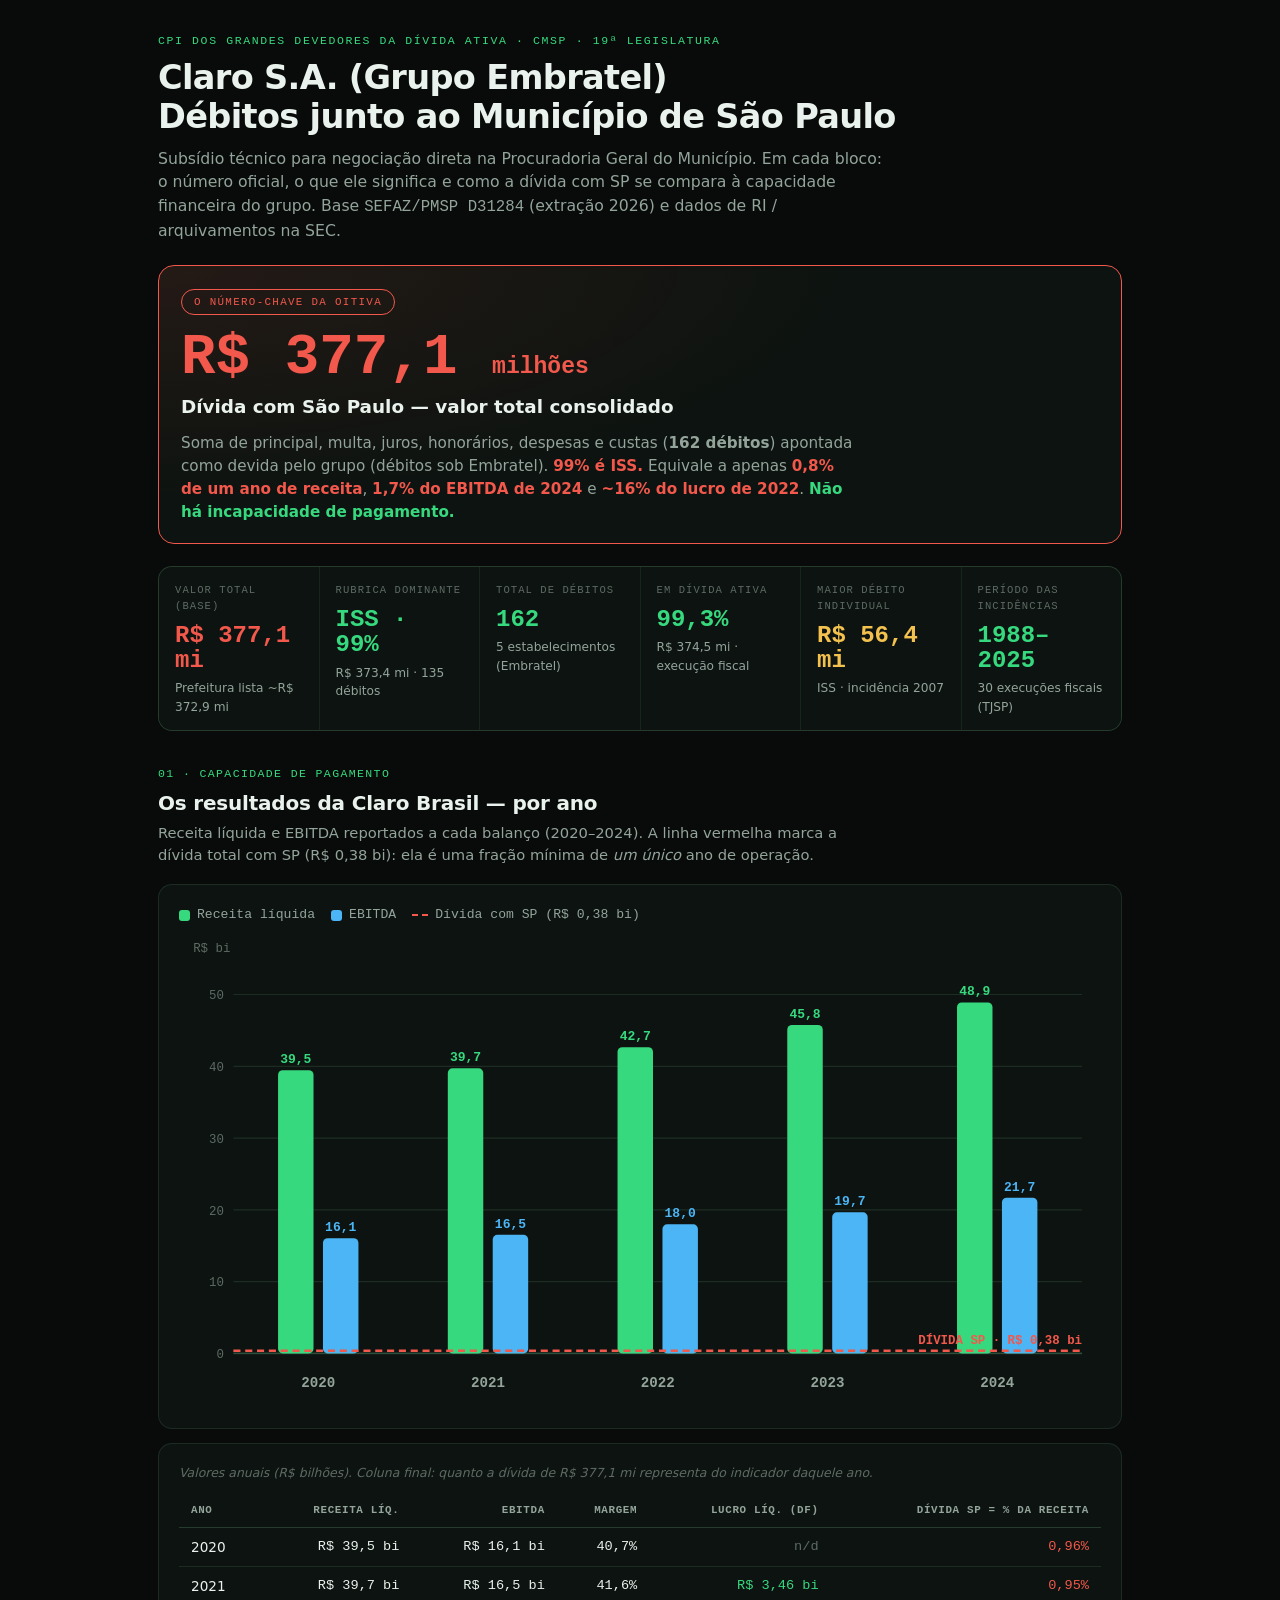
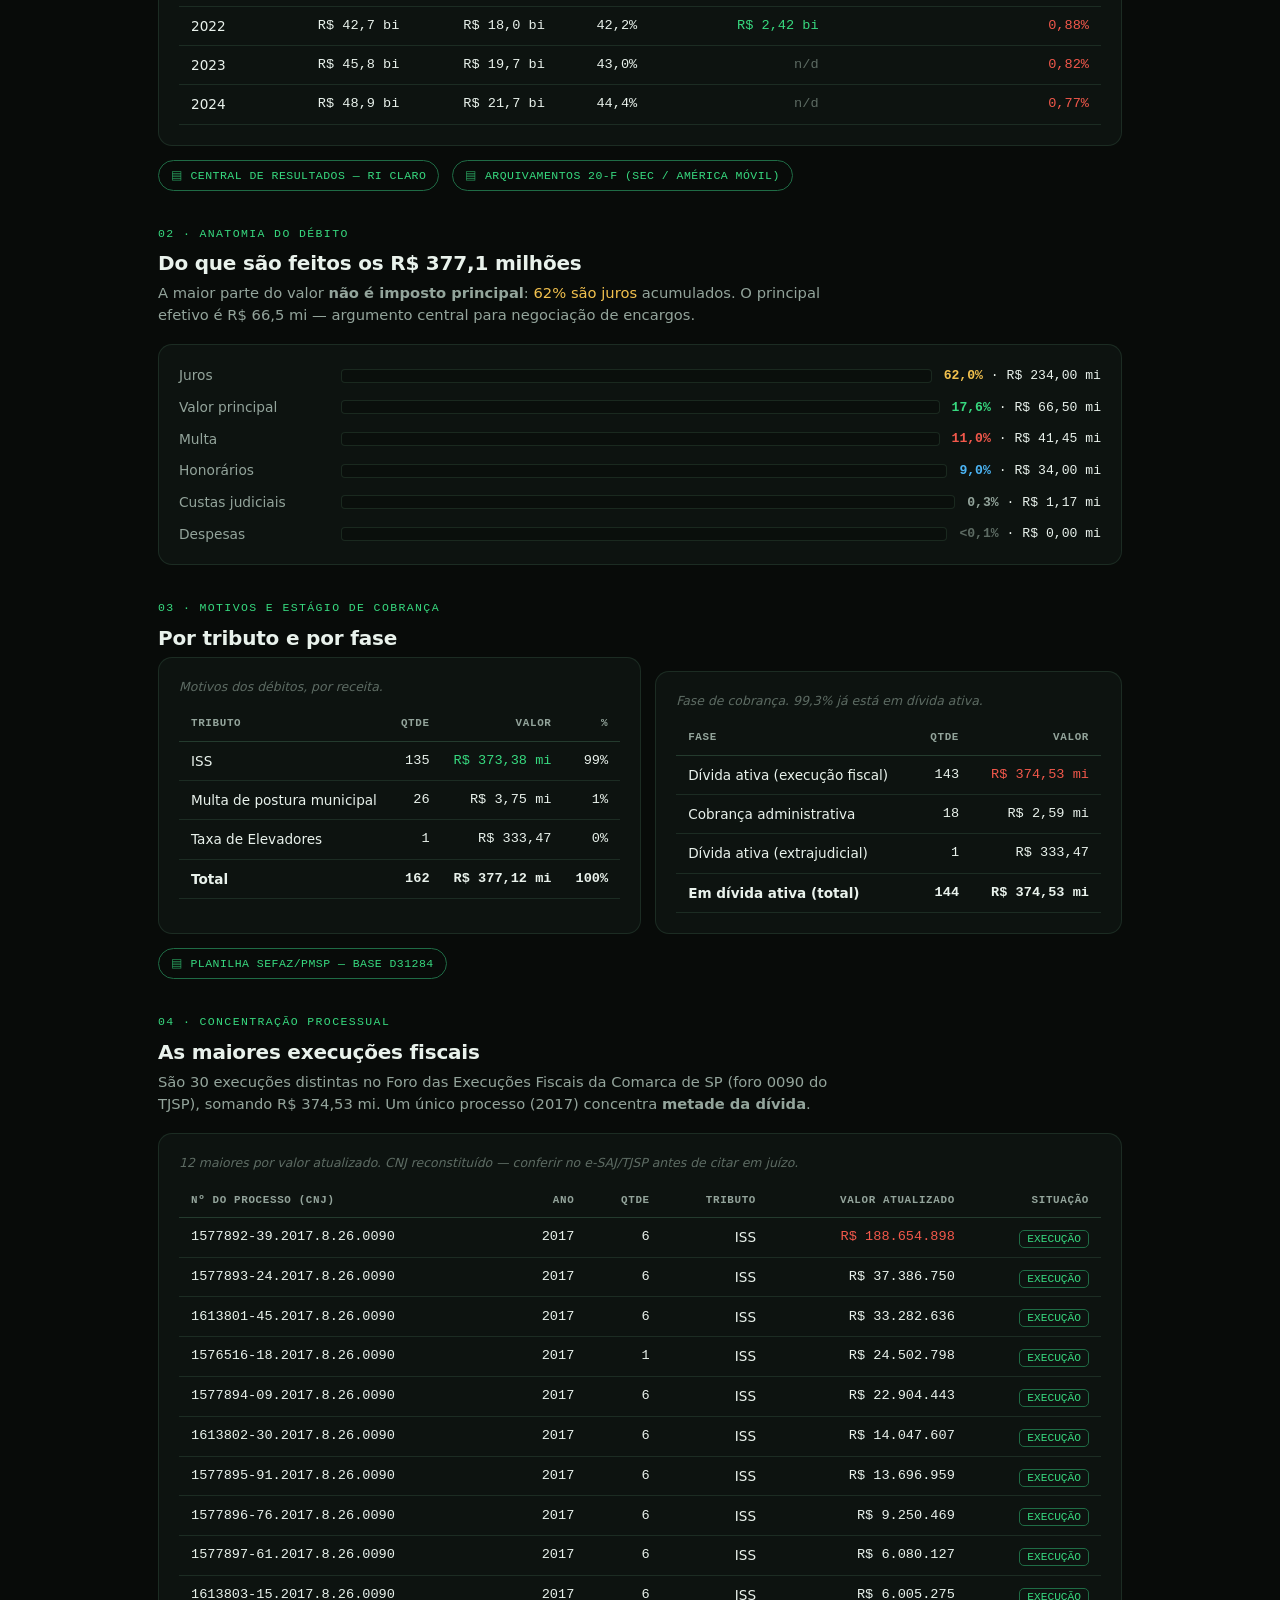
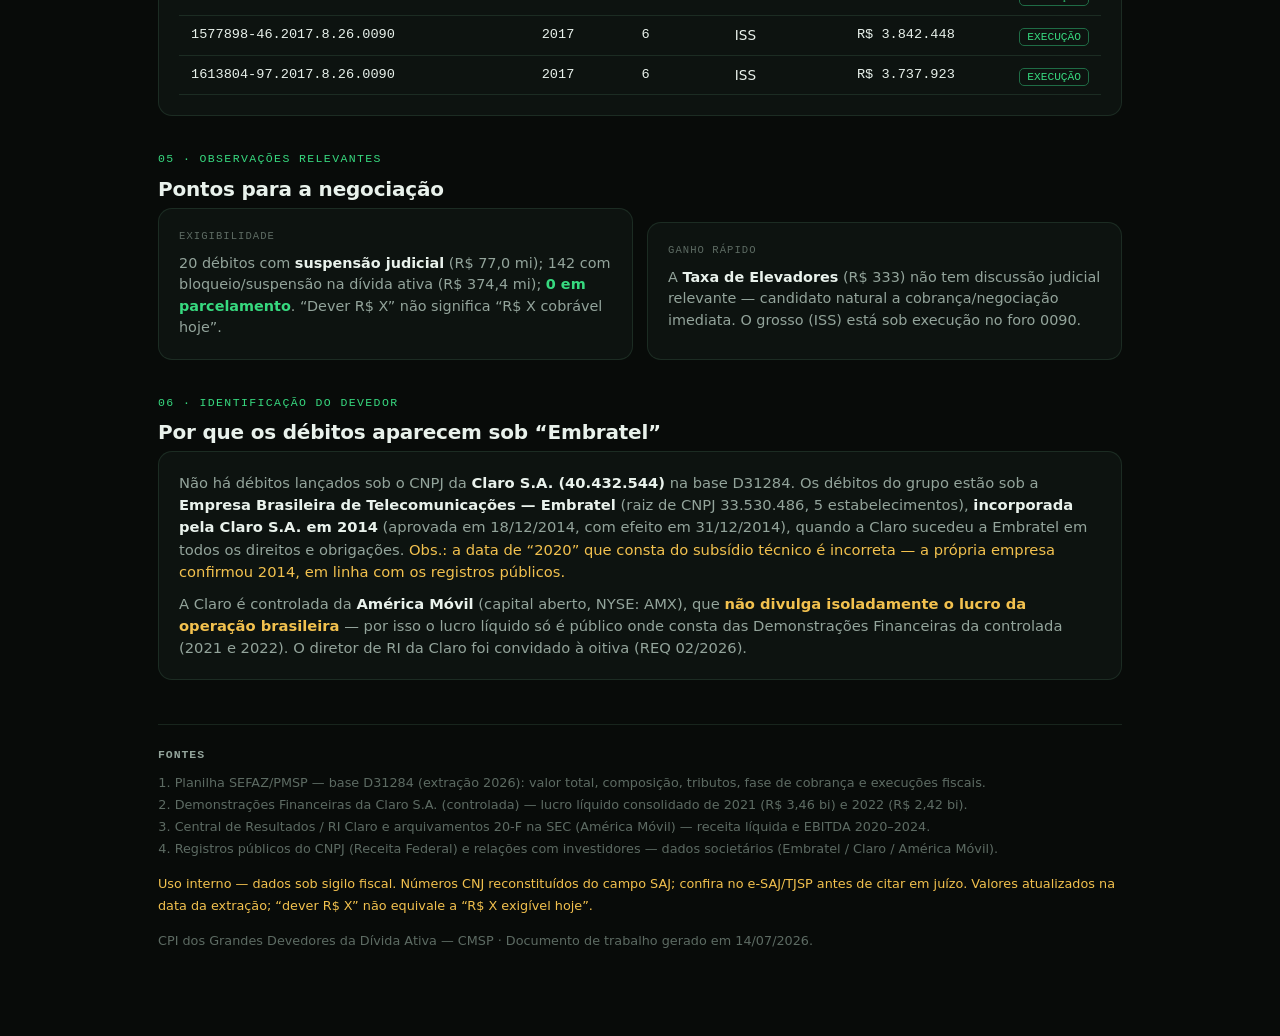
==== commit 079407ba: "Fix Embratel incorporation date: 2014 (not 2020) Registros públicos e a própria empresa confirmam qu" ====
--- a/index.html
+++ b/index.html
@@ -258,7 +258,7 @@
     <p class="s-num">06 · Identificação do devedor</p>
     <h3 class="s-title">Por que os débitos aparecem sob “Embratel”</h3>
     <div class="card">
-      <p style="margin:0 0 10px;color:var(--ink-2);font-size:.92rem">Não há débitos lançados sob o CNPJ da <strong style="color:var(--ink)">Claro S.A. (40.432.544)</strong> na base D31284. Os débitos do grupo estão sob a <strong style="color:var(--ink)">Empresa Brasileira de Telecomunicações — Embratel</strong> (raiz de CNPJ 33.530.486, 5 estabelecimentos), <strong style="color:var(--ink)">incorporada pela Claro S.A. em 2020</strong>, que sucedeu a empresa em direitos e obrigações.</p>
+      <p style="margin:0 0 10px;color:var(--ink-2);font-size:.92rem">Não há débitos lançados sob o CNPJ da <strong style="color:var(--ink)">Claro S.A. (40.432.544)</strong> na base D31284. Os débitos do grupo estão sob a <strong style="color:var(--ink)">Empresa Brasileira de Telecomunicações — Embratel</strong> (raiz de CNPJ 33.530.486, 5 estabelecimentos), <strong style="color:var(--ink)">incorporada pela Claro S.A. em 2014</strong> (aprovada em 18/12/2014, com efeito em 31/12/2014), quando a Claro sucedeu a Embratel em todos os direitos e obrigações. <span style="color:var(--amber)">Obs.: a data de “2020” que consta do subsídio técnico é incorreta — a própria empresa confirmou 2014, em linha com os registros públicos.</span></p>
       <p style="margin:0;color:var(--ink-2);font-size:.92rem">A Claro é controlada da <strong style="color:var(--ink)">América Móvil</strong> (capital aberto, NYSE: AMX), que <strong style="color:var(--amber)">não divulga isoladamente o lucro da operação brasileira</strong> — por isso o lucro líquido só é público onde consta das Demonstrações Financeiras da controlada (2021 e 2022). O diretor de RI da Claro foi convidado à oitiva (REQ 02/2026).</p>
     </div>
   </section>
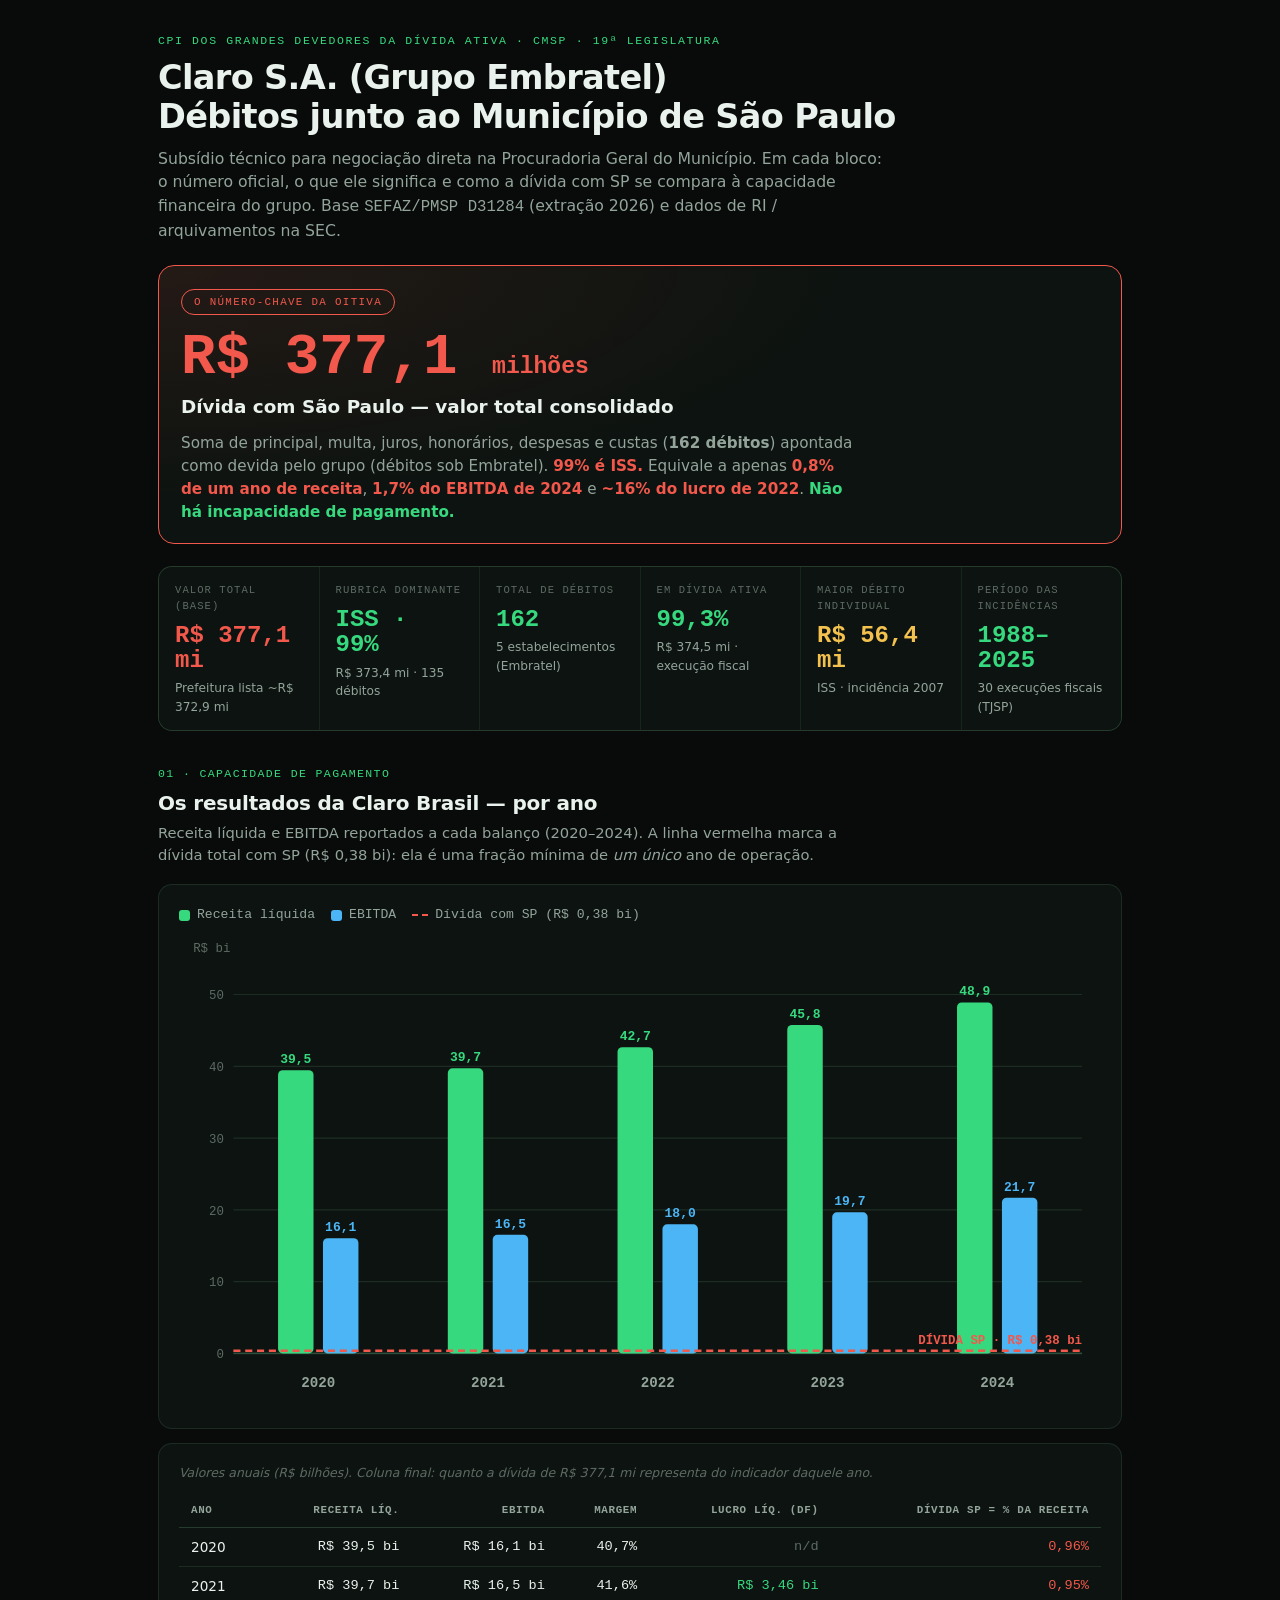
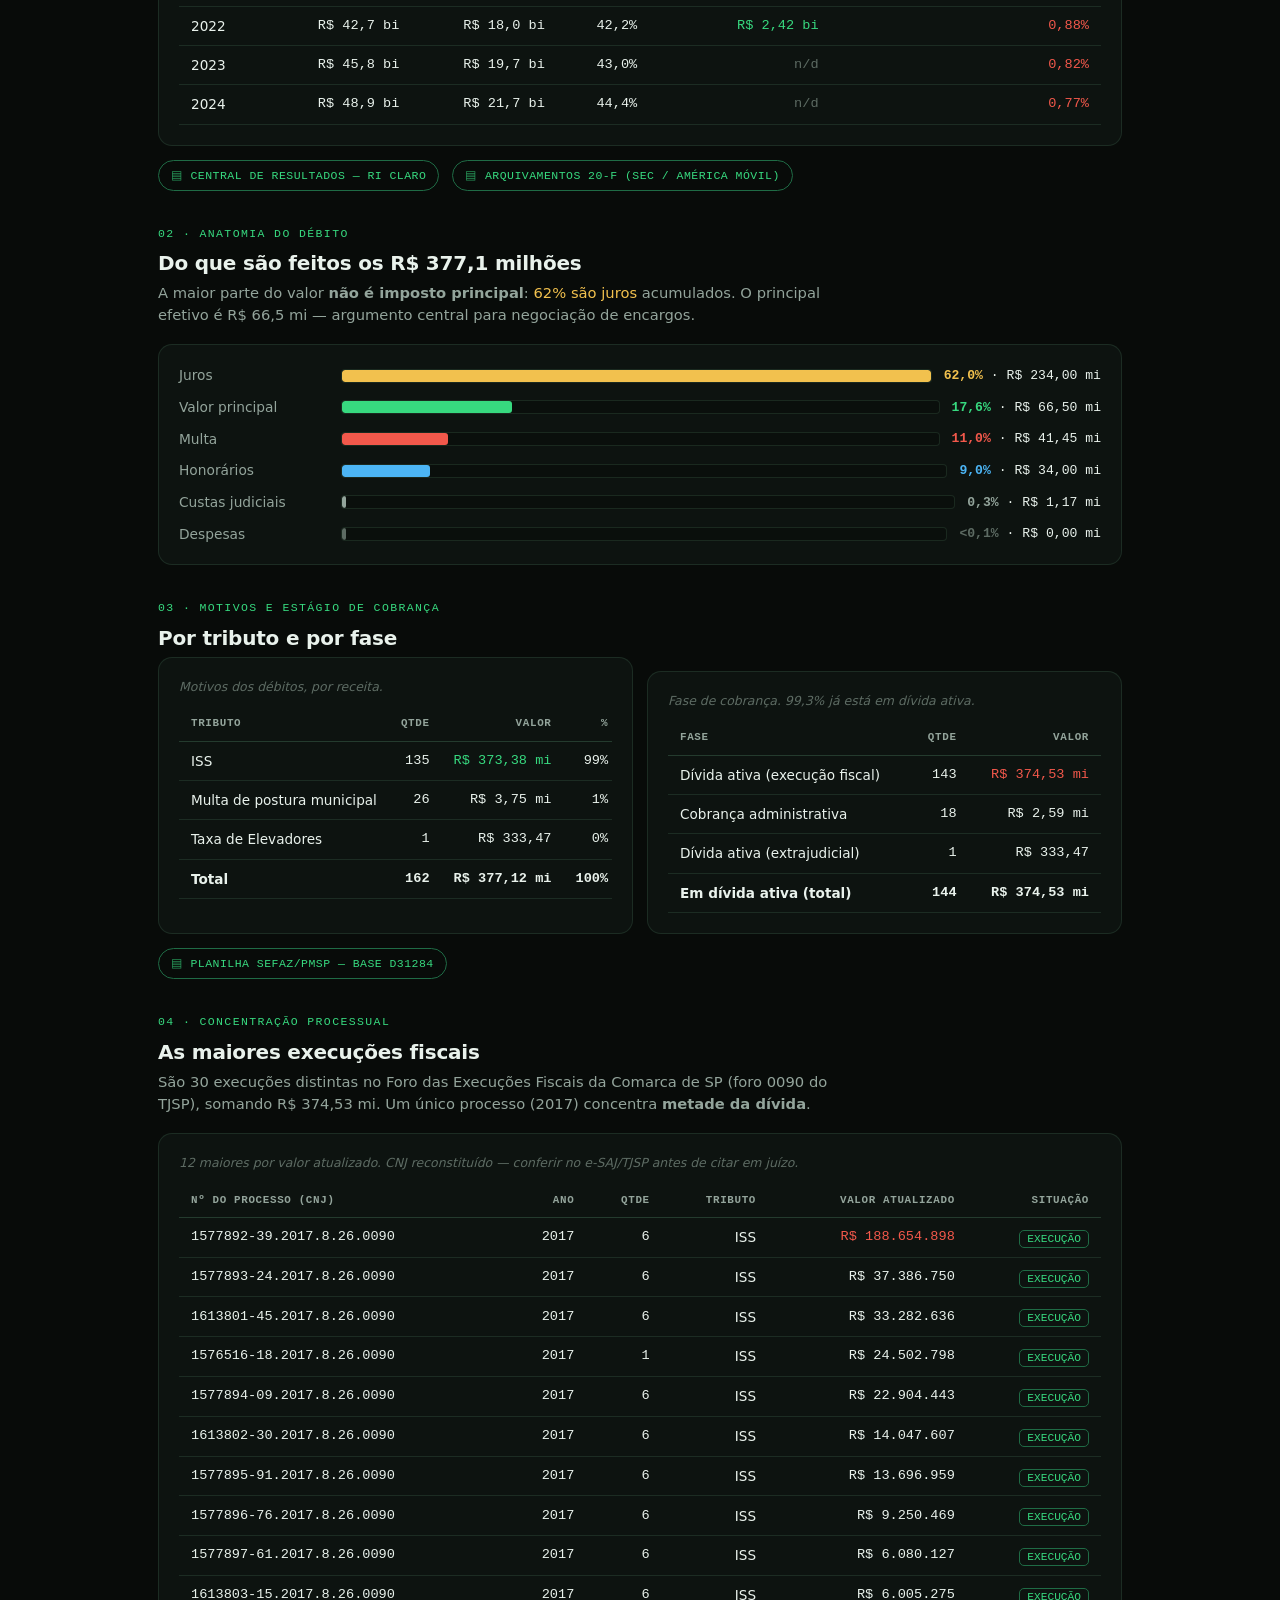
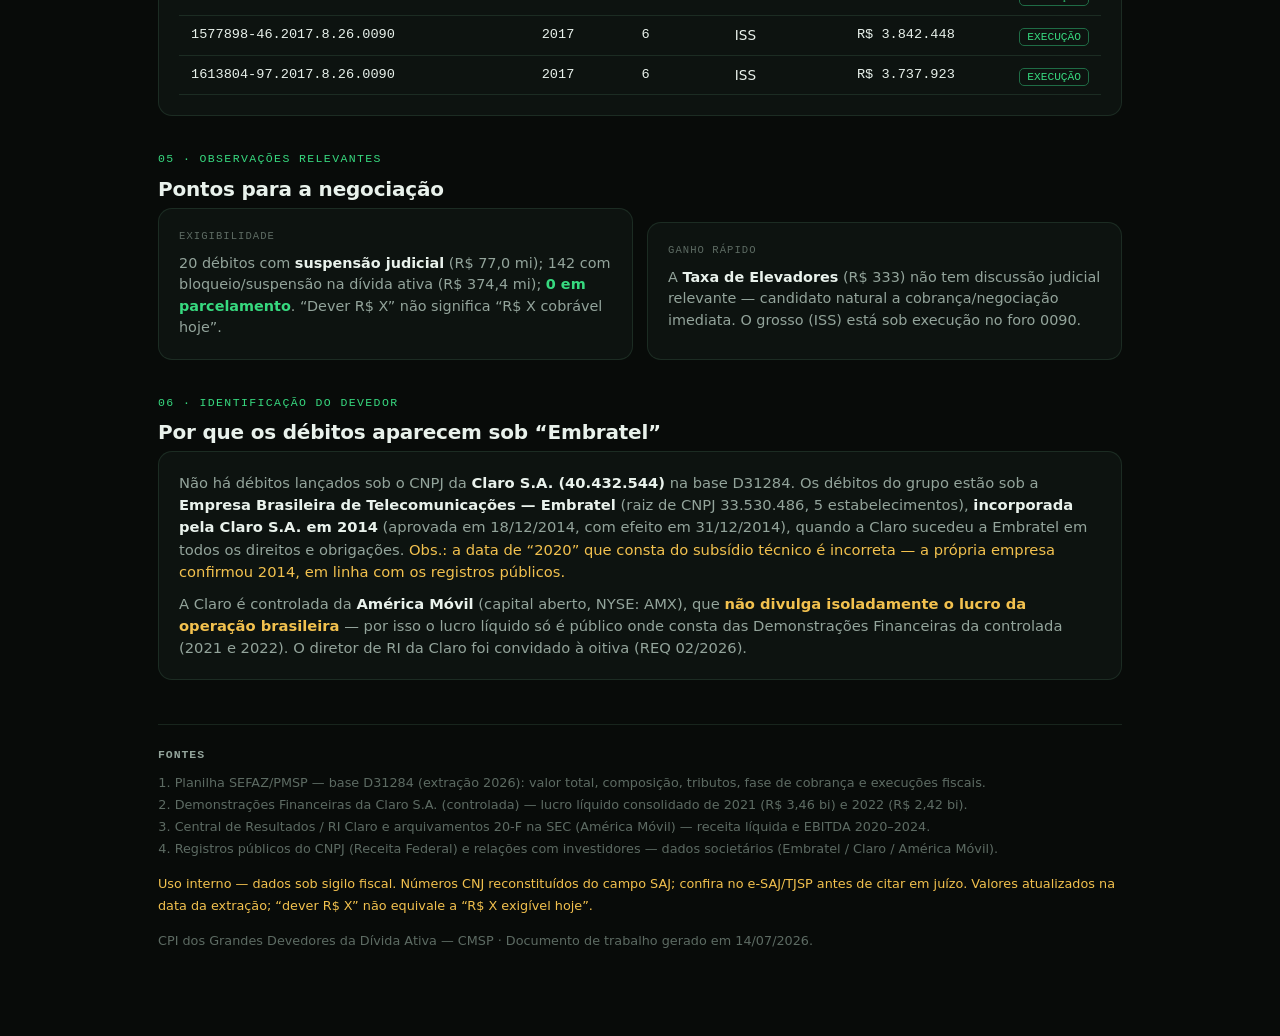
==== commit 11c6df2b: "Fix invisible breakdown bars and mobile overflow in dashboard .brk-fill spans were inline, so width/" ====
--- a/index.html
+++ b/index.html
@@ -76,7 +76,7 @@
   .brk-row{display:grid; grid-template-columns:150px 1fr auto; gap:12px; align-items:center; font-size:.86rem}
   .brk-row .n{color:var(--ink-2)}
   .brk-track{height:14px; background:var(--panel-2); border-radius:4px; overflow:hidden; border:1px solid var(--line)}
-  .brk-fill{height:100%; border-radius:3px}
+  .brk-fill{display:block; height:100%; border-radius:3px}
   .brk-row .v{font-family:var(--mono); color:var(--ink); font-size:.82rem; white-space:nowrap}
   .brk-row .v b{color:var(--green)}
 
@@ -99,8 +99,8 @@
   .src::before{content:"▤"; opacity:.7}
 
   /* two col */
-  .cols{display:grid; grid-template-columns:1fr 1fr; gap:14px}
-  @media(max-width:720px){ .cols{grid-template-columns:1fr} .brk-row{grid-template-columns:110px 1fr; } .brk-row .v{grid-column:1/-1; text-align:right} }
+  .cols{display:grid; grid-template-columns:minmax(0,1fr) minmax(0,1fr); gap:14px}
+  @media(max-width:720px){ .cols{grid-template-columns:minmax(0,1fr)} .brk-row{grid-template-columns:110px 1fr; } .brk-row .v{grid-column:1/-1; text-align:right} }
 
   footer{margin-top:44px; padding-top:20px; border-top:1px solid var(--line); font-size:.8rem; color:var(--muted); line-height:1.7}
   footer .warn{color:var(--amber)}
